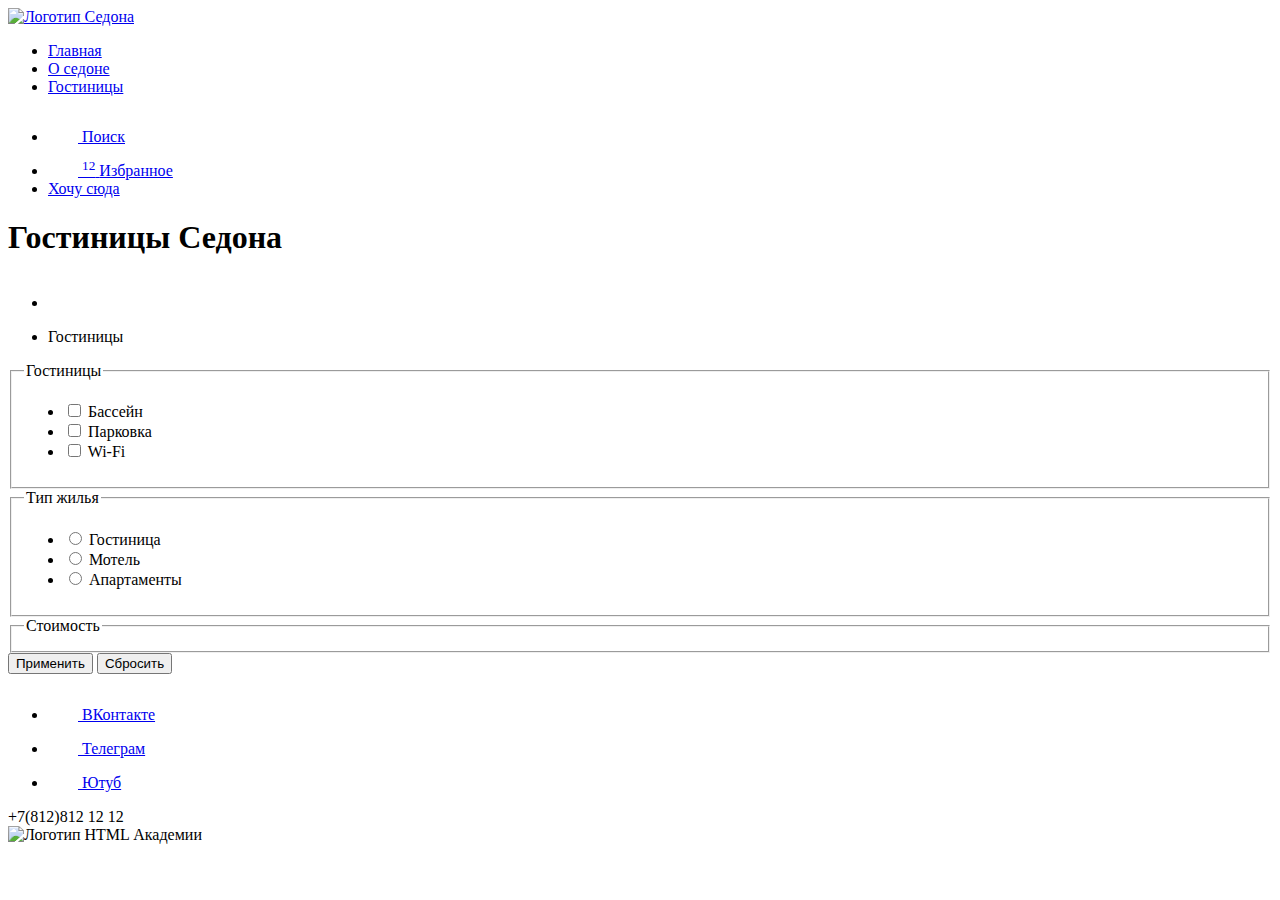
==== catalog.html @ 6bd5237c "Добавляет страницы Индекс и Каталог" ====
<!DOCTYPE html>
<html lang="ru">
  <head>
    <meta charset="utf-8">
    <title>HTML Academy: Седона</title>
  </head>
  <body>
    <header class="main-header"> <!--В классе задаем выравнивание дочерних элементов по горизотали-->
    <a class="navigation-logo" href="index.html"><img src="#" alt="Логотип Седона"></a>
    <nav class="menu-navigation">
      <ul class="list-navigation">
        <li class="item-navigation"><a class="navigation-link" href="/index.html">Главная</a></li>
        <li class="item-navigation"><a class="navigation-link" href="#">О седоне</a></li>
        <li class="item-navigation"><a class="navigation-link" href="#">Гостиницы</a></li>
        </ul>

      <ul class="list-communication">
        <li class="item-communication"><a href="#"><svg width="30" height="30">
              <path d="..."/>
            </svg> <!--Предполагается использование декоративного изображения в векторном формате-->
            <span class="visually-hidden">Поиск</span>
          </a></li>
        <li class="item-communication"><a href="#"><svg width="30" height="30">
            <path d="..."/>
          </svg> <!--Предполагается использование декоративного изображения в векторном формате-->
          <sup class="index-item">12</sup> <!--Вместо 12 должно подтягиваться количество избранных элементов, возможно элементу требуется id-->
          <span class="visually-hidden">Избранное</span>
           </a></li>
        <li class="item-communication"><a class="communication-link" href="#">Хочу сюда</a></li>
      </ul>
      </nav>
     </header>
    <main>
     <section class="search-hotel"> <!--Здесь в классе задаем фоновое изображение-->
     <h1 class="content-h1">Гостиницы Седона</h1>
        <nav class="bread-crumbs">
            <ul class="header-bread-crumbs"> <!--В этом классе нужно задать разделитель ">"-->
                <li>
                    <a href="index.html">
                    <svg width="30" height="30"> <!--Векторное изображение домика-->
                    <path d="..."/>
                  </svg>
                    </a>
                    </li>
             </ul>
             <ul class="header-bread-crumbs">
                <li>
                    Гостиницы
                </li>
             </ul>
             </nav>

             <form class="catalog-filter" action="https://echo.htmlacademy.ru/" method="get">

                <fieldset class="catalog-filter-group">
                    <legend class="catalog-filter-title">Гостиницы</legend>
                    <ul class="catalog-list-filter">
                    <li>
                    <label class="control">
                        <input class="control-input" type="checkbox" name="pool">
                        Бассейн
                      </label>
                    </li>
                    <li>
                      <label class="control">
                        <input class="control-input" type="checkbox" name="parking">
                        Парковка
                      </label>
                    </li>
                    <li>
                      <label class="control">
                        <input class="control-input" type="checkbox" name="internet">
                        Wi-Fi
                      </label>
                    </li>
                   </ul>
                  </fieldset>

                  <fieldset class="catalog-filter-group">
                  <legend class="catalog-filter-title">Тип жилья</legend>
                  <ul class="list-filter-type">
                    <li>
                        <label class="control">
                            <input class="control-input" type="radio" name="product-group" value="hotel">
                            Гостиница
                          </label>
                     </li>
                     <li>
                        <label class="control">
                            <input class="control-input" type="radio" name="product-group" value="motel">
                            Мотель
                          </label>
                     </li>
                     <li>
                        <label class="control">
                            <input class="control-input" type="radio" name="product-group" value="apartments">
                            Апартаменты
                          </label>
                     </li>
                  </ul>
                </fieldset>

                <fieldset class="catalog-filter-group">
                    <legend class="catalog-filter-title">Стоимость</legend>
                  </fieldset>

                <button class="button" type="submit">Применить</button>
                <button class="button" type="reset">Сбросить</button>
              </form>
     </section>

    </main>
     <footer class="page-footer">
        <section class="footer-contacts">
          <ul class="social-contact">
          <li class="social-contact-item">
            <a href="#"><svg width="30" height="30">
              <path d="..."/>
            </svg> <!--Предполагается использование декоративного изображения в векторном формате-->
            <span class="visually-hidden">ВКонтакте</span>
          </a>
          </li>
          <li class="social-contact-item">
            <a href="#"><svg width="30" height="30">
              <path d="..."/>
            </svg> <!--Предполагается использование декоративного изображения в векторном формате-->
            <span class="visually-hidden">Телеграм</span>
          </a>
          </li>
          <li class="social-contact-item">
            <a href="#"><svg width="30" height="30">
              <path d="..."/>
            </svg> <!--Предполагается использование декоративного изображения в векторном формате-->
            <span class="visually-hidden">Ютуб</span>
          </a>
          </li>
          </ul>
          <div class="phone-footer">
           <a class="phone-footer-link" href="tel:+78128121212"></a>
            +7(812)812 12 12
          </div>
          <div class="logo-footer">
            <img src="#" alt="Логотип HTML Академии">
          </div>
        </section>
      </footer>

     </body>
    </html>
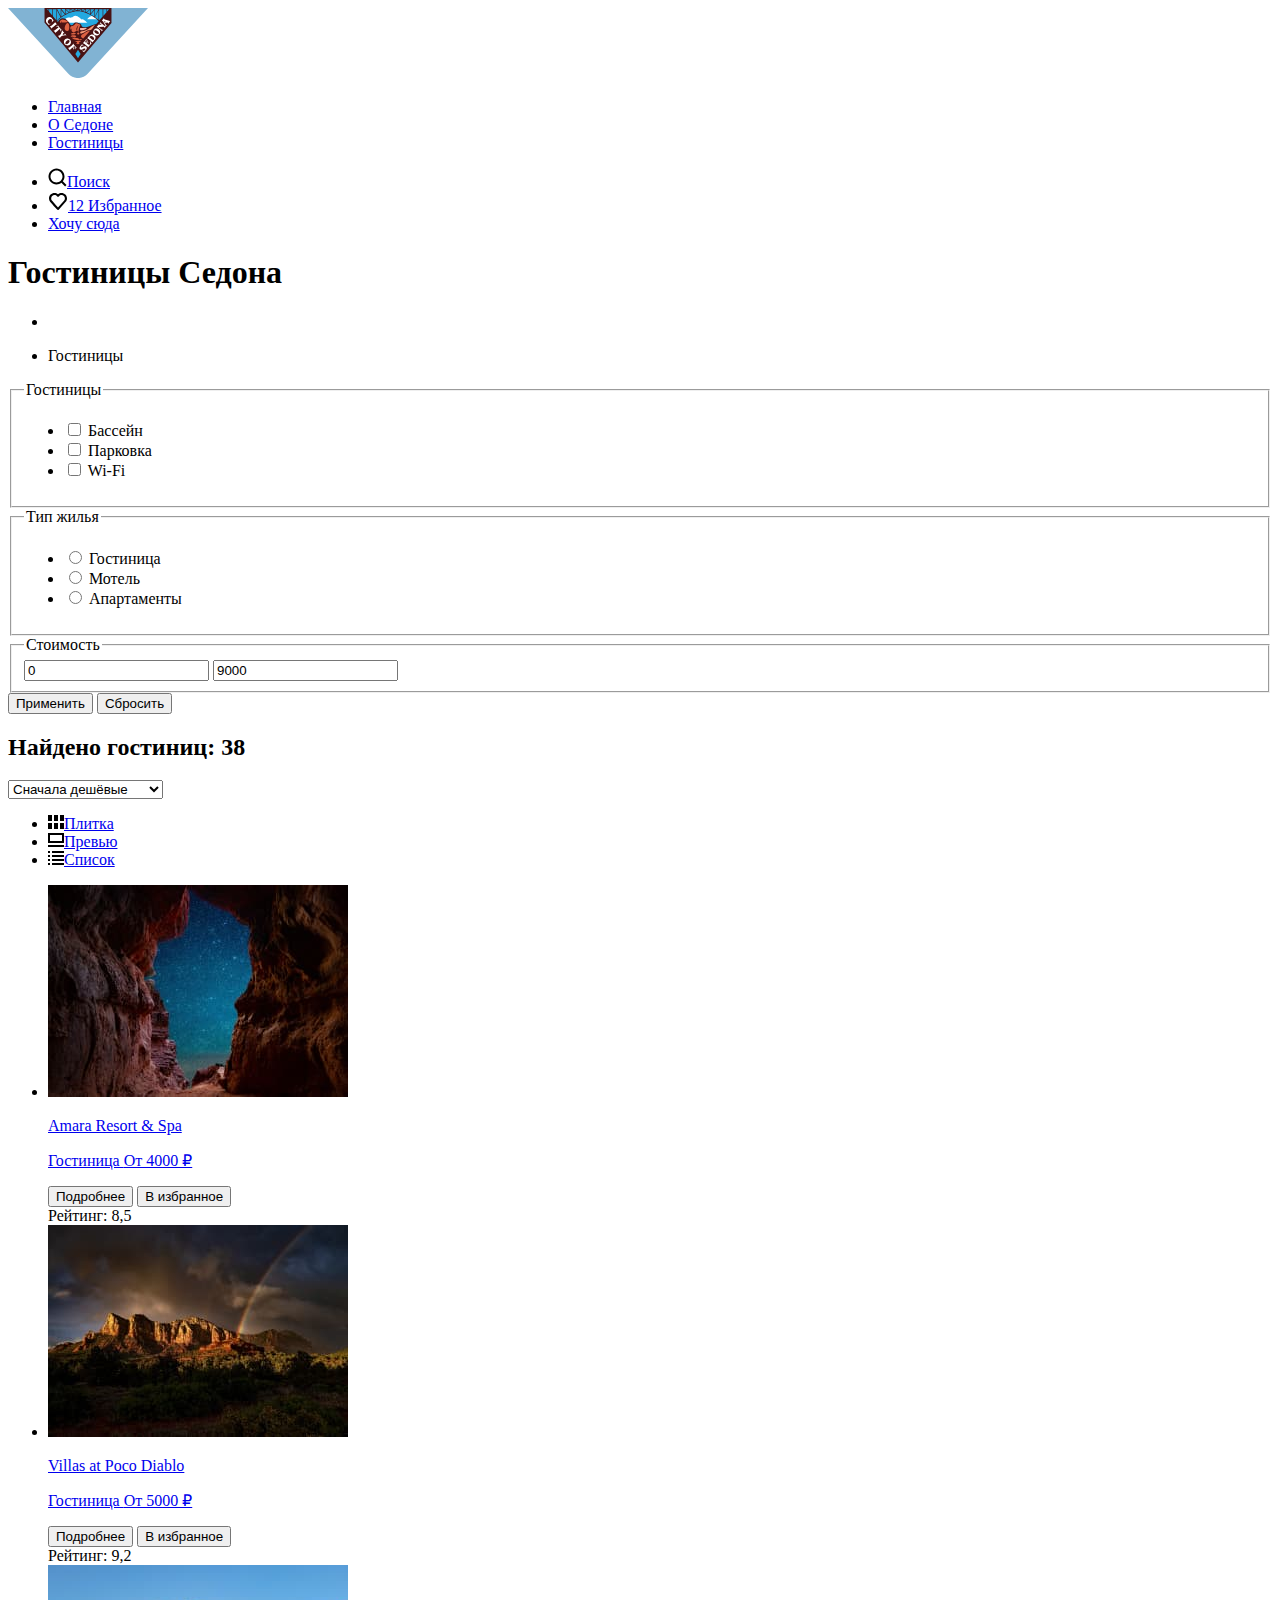
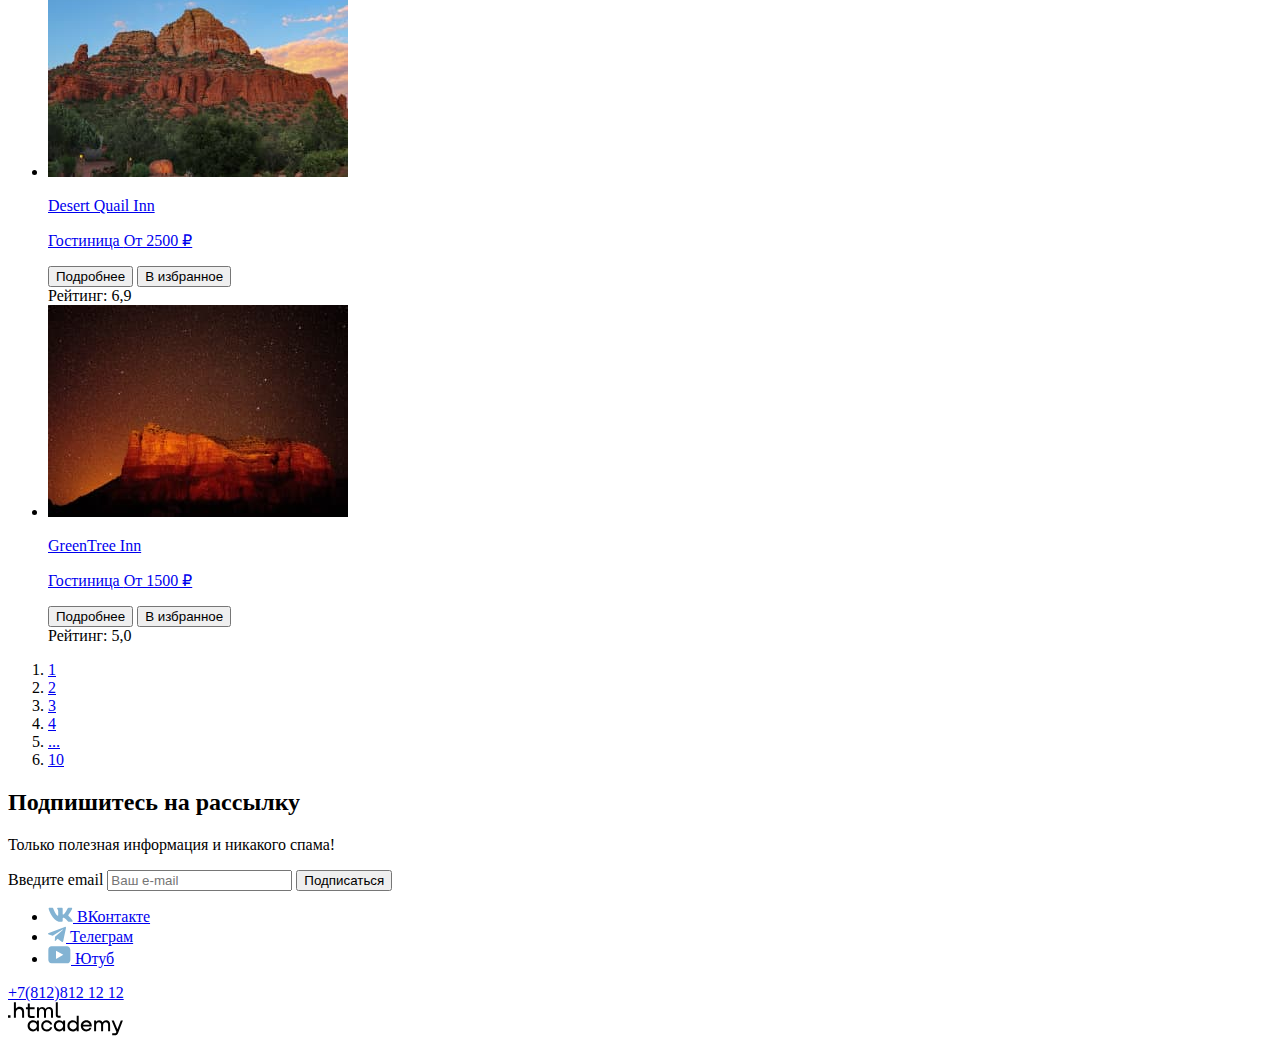
==== commit 0312e0f0: "Добавляет графику для страниц" ====
--- a/catalog.html
+++ b/catalog.html
@@ -2,34 +2,31 @@
 <html lang="ru">
   <head>
     <meta charset="utf-8">
-    <title>HTML Academy: Седона</title>
+    <title>Каталог отелей в Седоне</title>
   </head>
   <body>
     <header class="main-header"> <!--В классе задаем выравнивание дочерних элементов по горизотали-->
-    <a class="navigation-logo" href="index.html"><img src="#" alt="Логотип Седона"></a>
-    <nav class="menu-navigation">
-      <ul class="list-navigation">
-        <li class="item-navigation"><a class="navigation-link" href="/index.html">Главная</a></li>
-        <li class="item-navigation"><a class="navigation-link" href="#">О седоне</a></li>
-        <li class="item-navigation"><a class="navigation-link" href="#">Гостиницы</a></li>
-        </ul>
-
-      <ul class="list-communication">
-        <li class="item-communication"><a href="#"><svg width="30" height="30">
-              <path d="..."/>
-            </svg> <!--Предполагается использование декоративного изображения в векторном формате-->
-            <span class="visually-hidden">Поиск</span>
-          </a></li>
-        <li class="item-communication"><a href="#"><svg width="30" height="30">
-            <path d="..."/>
-          </svg> <!--Предполагается использование декоративного изображения в векторном формате-->
-          <sup class="index-item">12</sup> <!--Вместо 12 должно подтягиваться количество избранных элементов, возможно элементу требуется id-->
-          <span class="visually-hidden">Избранное</span>
-           </a></li>
-        <li class="item-communication"><a class="communication-link" href="#">Хочу сюда</a></li>
-      </ul>
-      </nav>
-     </header>
+        <a href="index.html"><img src="images/logo.svg" alt="Логотип Седоны"></a>
+        <nav class="menu-navigation">
+          <ul class="list-navigation">
+            <li class="item-navigation"><a class="navigation-link" href="index.html">Главная</a></li>
+            <li class="item-navigation"><a class="navigation-link" href="#">О Седоне</a></li>
+            <li class="item-navigation"><a class="navigation-link" href="catalog.html">Гостиницы</a></li>
+            </ul>
+
+          <ul class="list-communication">
+            <li class="item-communication"><a href="#">
+              <img src="images/search-icon.svg" alt="Поиск"><span class="visually-hidden">Поиск</span>
+              </li>
+            <li class="item-communication"><a href="#">
+               <img src="images/like.svg" alt="Поиск"><span class="index-favorites">12</span> <!--Вместо 12 должно подтягиваться количество избранных элементов-->
+              <span class="visually-hidden">Избранное</span>
+               </a></li>
+            <li class="item-communication"><a class="communication-link" href="#">Хочу сюда</a></li>
+          </ul>
+          </nav>
+         </header>
+
     <main>
      <section class="search-hotel"> <!--Здесь в классе задаем фоновое изображение-->
      <h1 class="content-h1">Гостиницы Седона</h1>
@@ -37,9 +34,7 @@
             <ul class="header-bread-crumbs"> <!--В этом классе нужно задать разделитель ">"-->
                 <li>
                     <a href="index.html">
-                    <svg width="30" height="30"> <!--Векторное изображение домика-->
-                    <path d="..."/>
-                  </svg>
+                        <img src="images/icon-house.svg" alt="Поиск">
                     </a>
                     </li>
              </ul>
@@ -102,47 +97,127 @@
 
                 <fieldset class="catalog-filter-group">
                     <legend class="catalog-filter-title">Стоимость</legend>
+                    <input type="number" value="0" name="price-min" placeholder="от">
+                    <input type="number" value="9000" name="price-max" placeholder="до">
+
                   </fieldset>
 
                 <button class="button" type="submit">Применить</button>
                 <button class="button" type="reset">Сбросить</button>
               </form>
      </section>
-
+     <section class="result-hotel">
+        <h2>Найдено гостиниц: 38</h2> <!--Вместо 38 подставляется число найденных гостиниц-->
+        <select class="select-control" aria-label="Сортировка">
+            <option value="cheap">Сначала дешёвые</option>
+            <option value="popular">Сначала популярные</option>
+            <option value="expensive">Сначала дорогие</option>
+          </select>
+          <ul class="list-result-hotel">
+            <li class="item-result-hotel">
+              <a href="catalog.html?view=tile"><img src="images/result-icon/tile.svg" alt="Плитка"><span class="visually-hidden">Плитка</span></a>
+              </li>
+              <li class="item-result-hotel">
+                <a href="catalog.html?view=card"><img src="images/result-icon/preview.svg" alt="Превью"><span class="visually-hidden">Превью</span></a>
+                </li>
+                <li class="item-result-hotel">
+                    <a href="catalog.html?view=list"><img src="images/result-icon/list.svg" alt="Список"><span class="visually-hidden">Список</span></a>
+                    </li>
+          </ul>
+
+          <ul class="hotels-found">
+            <li class="hotels-found-card">
+                <a class="product-card-link" href="#">
+                    <img class="product-card-image" src="images/hotels/hotel-1.jpg" width="300" height="212" alt="Вид на звездное небо">
+                    <p class="product-card-title">Amara Resort & Spa</p>
+                    <p class="product-card-text">Гостиница <span class="product-card-price">От 4000 ₽</span></p>
+                </a>
+                    <button class="btn-details"> Подробнее</button>
+                    <button class="btn-favorites"> В избранное</button>
+                    <div class="rating-four-stars">Рейтинг: 8,5</div> <!--В этом классе задаем количество звезд--->
+                </li>
+
+                <li class="hotels-found-card">
+                    <a class="product-card-link" href="#">
+                        <img class="product-card-image" src="images/hotels/hotel-2.jpg" width="300" height="212" alt="Вид на скалы">
+                        <p class="product-card-title">Villas at Poco Diablo</p>
+                        <p class="product-card-text">Гостиница <span class="product-card-price">От 5000 ₽</span></p>
+                    </a>
+                        <button class="btn-details"> Подробнее</button>
+                        <button class="btn-favorites"> В избранное</button>
+                        <div class="rating-four-stars">Рейтинг: 9,2</div> <!--В этом классе задаем количество звезд--->
+                    </li>
+
+                    <li class="hotels-found-card">
+                        <a class="product-card-link" href="#">
+                            <img class="product-card-image" src="images/hotels/hotel-3.jpg" width="300" height="212" alt="Вид на природный заповедник">
+                            <p class="product-card-title">Desert Quail Inn</p>
+                            <p class="product-card-text">Гостиница <span class="product-card-price">От 2500 ₽</span></p>
+                        </a>
+                            <button class="btn-details"> Подробнее</button>
+                            <button class="btn-favorites"> В избранное</button>
+                            <div class="rating-three-stars">Рейтинг: 6,9</div> <!--В этом классе задаем количество звезд--->
+                        </li>
+
+                        <li class="hotels-found-card">
+                            <a class="product-card-link" href="#">
+                                <img class="product-card-image" src="images/hotels/hotel-4.jpg" width="300" height="212" alt="Вид на звездное небо">
+                                <p class="product-card-title">GreenTree Inn</p>
+                                <p class="product-card-text">Гостиница <span class="product-card-price">От 1500 ₽</span></p>
+                            </a>
+                                <button class="btn-details"> Подробнее</button>
+                                <button class="btn-favorites"> В избранное</button>
+                                <div class="rating-two-stars">Рейтинг: 5,0</div> <!--В этом классе задаем количество звезд--->
+                            </li>
+            </ul>
+            <ol class="all-pages">
+                <li><a href="#">1</a></li>
+                <li><a href="#">2</a></li>
+                <li><a href="#">3</a></li>
+                <li><a href="#">4</a></li>
+                <li><a href="#">...</a></li>
+                <li><a href="#">10</a></li>
+                </ol>
+
+     </section>
+
+     <section class="catalog-newsletter">
+        <h2>Подпишитесь на рассылку</h2>
+          <p>Только полезная информация и никакого спама!</p>
+          <form class="newsletter-form" action="https://echo.htmlacademy.ru/" method="post">
+             <label>Введите email <input type="email" placeholder="Ваш e-mail" name="e-newsletter-name" required></label>
+            <button class="button" type="submit">Подписаться</button>
+          </form>
+     </section>
     </main>
-     <footer class="page-footer">
-        <section class="footer-contacts">
-          <ul class="social-contact">
+    <footer class="page-footer">
+        <ul class="social-contact">
           <li class="social-contact-item">
-            <a href="#"><svg width="30" height="30">
-              <path d="..."/>
-            </svg> <!--Предполагается использование декоративного изображения в векторном формате-->
+            <a href="https://vk.com/htmlacademy">
+              <img src="images/social-icon/icon-vk.svg" alt="Мы в ВКонтакте">
             <span class="visually-hidden">ВКонтакте</span>
           </a>
           </li>
           <li class="social-contact-item">
-            <a href="#"><svg width="30" height="30">
-              <path d="..."/>
-            </svg> <!--Предполагается использование декоративного изображения в векторном формате-->
+            <a href="https://t.me/htmlacademy">
+              <img src="images/social-icon/icon-tg.svg" alt="Мы в Телеграм">
             <span class="visually-hidden">Телеграм</span>
           </a>
           </li>
           <li class="social-contact-item">
-            <a href="#"><svg width="30" height="30">
-              <path d="..."/>
-            </svg> <!--Предполагается использование декоративного изображения в векторном формате-->
+            <a href="https://www.youtube.com/user/htmlacademyru">
+              <img src="images/social-icon/icon-youtube.svg" alt="Мы на Ютубе">
             <span class="visually-hidden">Ютуб</span>
           </a>
           </li>
           </ul>
           <div class="phone-footer">
-           <a class="phone-footer-link" href="tel:+78128121212"></a>
-            +7(812)812 12 12
+           <a class="phone-footer-link" href="tel:+78128121212">+7(812)812 12 12</a>
           </div>
           <div class="logo-footer">
-            <img src="#" alt="Логотип HTML Академии">
+           <a class="logo-footer-link" href="#"> <img src="images/logo-HTML-Academy.svg" alt="Логотип HTML Академии"></a>
           </div>
-        </section>
+
       </footer>
 
      </body>
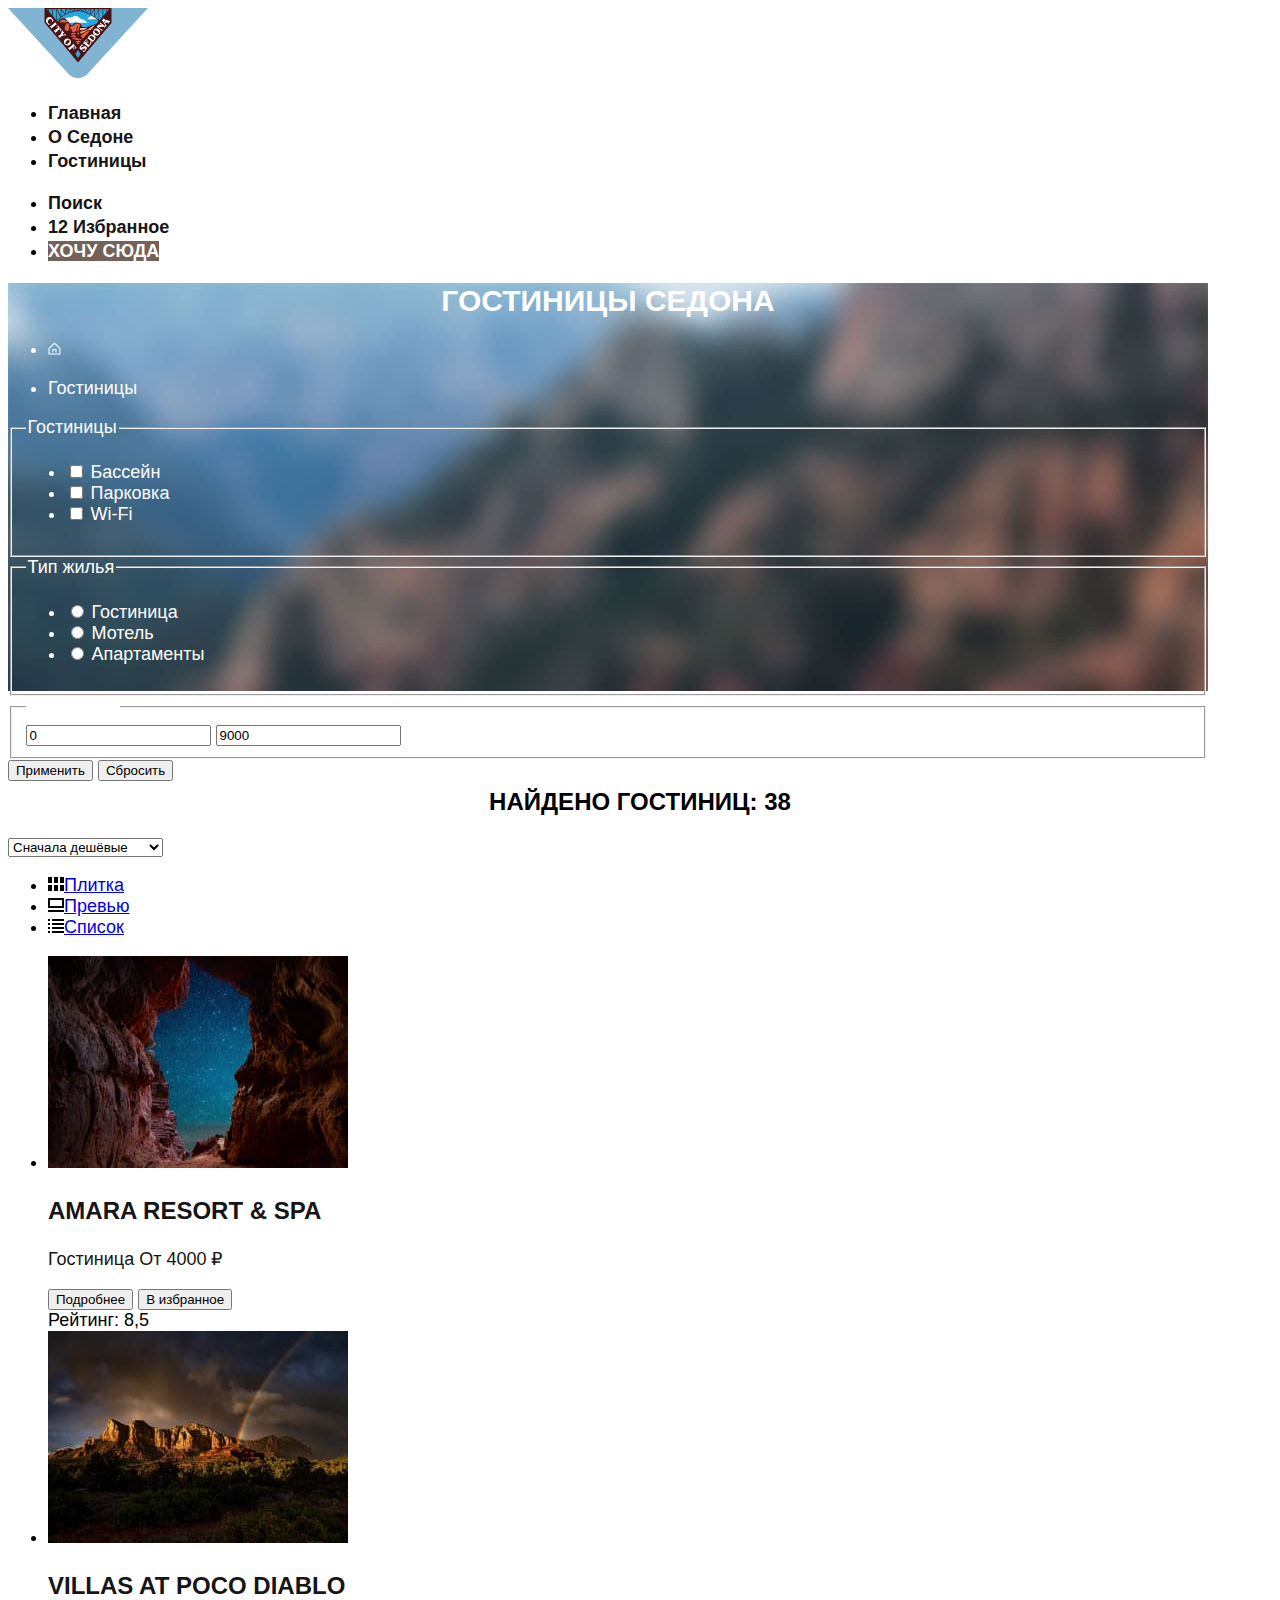
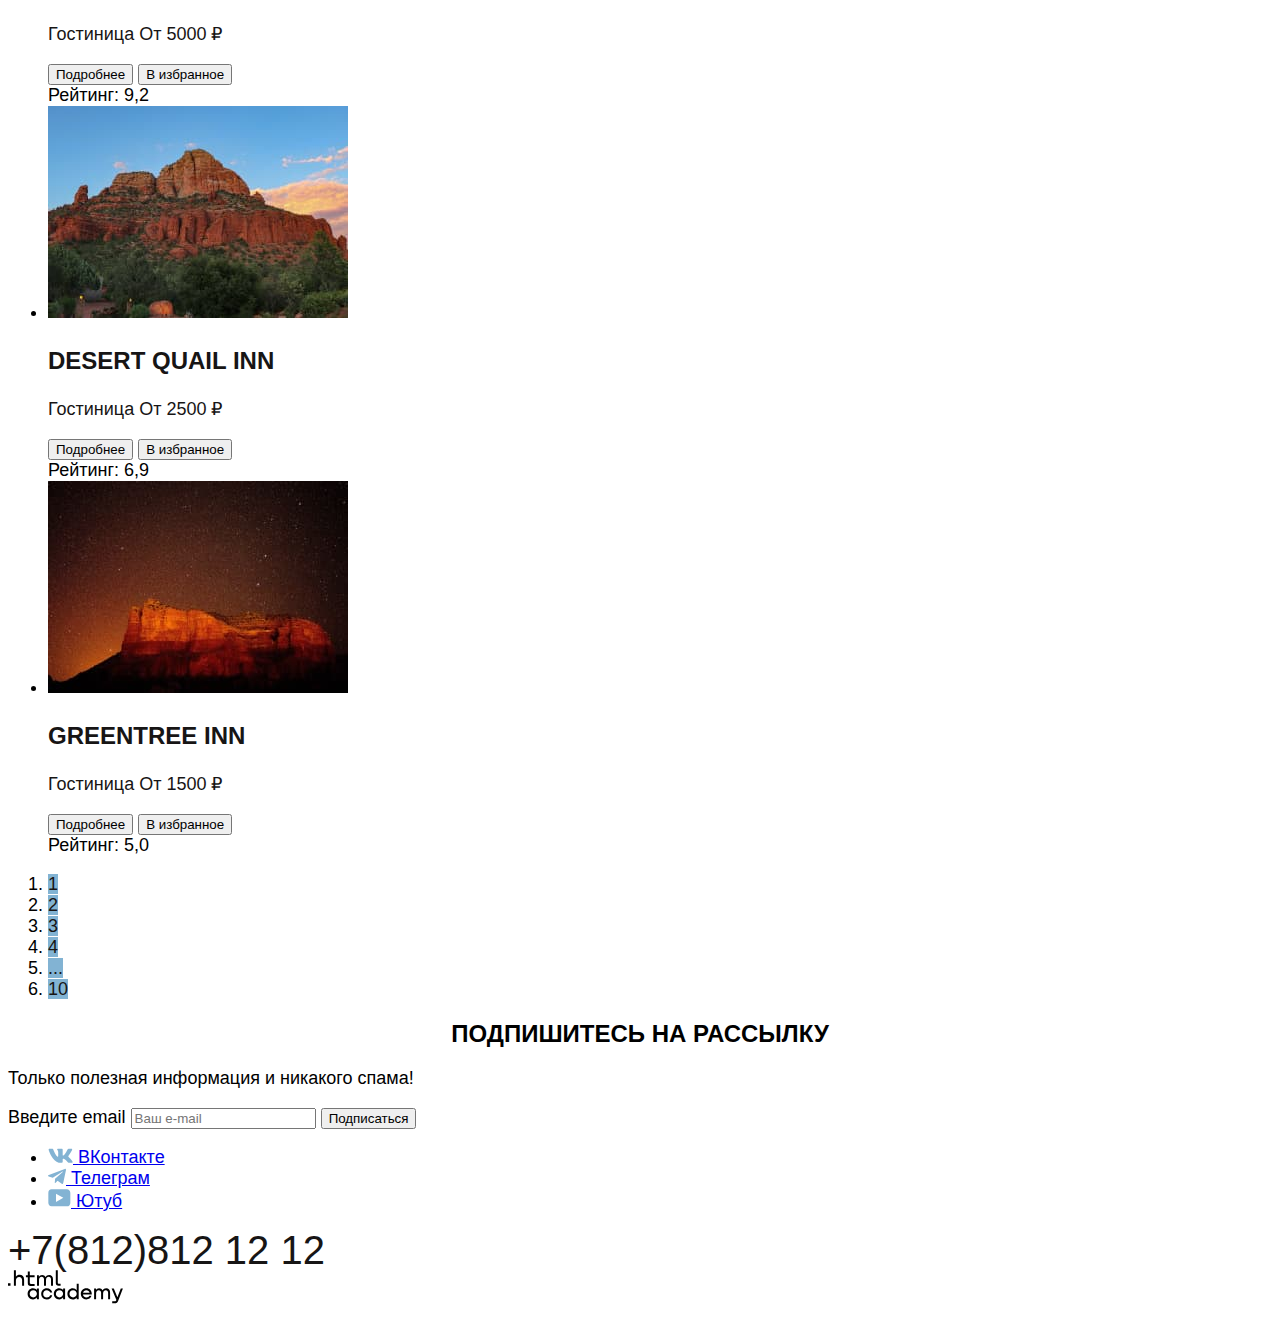
==== commit 6dd57b1e: "Добавляет стили" ====
--- a/catalog.html
+++ b/catalog.html
@@ -2,34 +2,35 @@
 <html lang="ru">
   <head>
     <meta charset="utf-8">
+    <link rel="stylesheet" href="css/styles.css">
     <title>Каталог отелей в Седоне</title>
   </head>
   <body>
     <header class="main-header"> <!--В классе задаем выравнивание дочерних элементов по горизотали-->
         <a href="index.html"><img src="images/logo.svg" alt="Логотип Седоны"></a>
-        <nav class="menu-navigation">
-          <ul class="list-navigation">
-            <li class="item-navigation"><a class="navigation-link" href="index.html">Главная</a></li>
-            <li class="item-navigation"><a class="navigation-link" href="#">О Седоне</a></li>
-            <li class="item-navigation"><a class="navigation-link" href="catalog.html">Гостиницы</a></li>
-            </ul>
-
-          <ul class="list-communication">
-            <li class="item-communication"><a href="#">
-              <img src="images/search-icon.svg" alt="Поиск"><span class="visually-hidden">Поиск</span>
-              </li>
-            <li class="item-communication"><a href="#">
-               <img src="images/like.svg" alt="Поиск"><span class="index-favorites">12</span> <!--Вместо 12 должно подтягиваться количество избранных элементов-->
-              <span class="visually-hidden">Избранное</span>
-               </a></li>
-            <li class="item-communication"><a class="communication-link" href="#">Хочу сюда</a></li>
+      <nav class="menu-navigation">
+        <ul class="list-navigation">
+          <li class="item-navigation"><a class="navigation-link" href="index.html">Главная</a></li>
+          <li class="item-navigation"><a class="navigation-link" href="#">О Седоне</a></li>
+          <li class="item-navigation"><a class="navigation-link" href="catalog.html">Гостиницы</a></li>
           </ul>
-          </nav>
-         </header>
+
+        <ul class="list-communication">
+          <li class="item-communication"><a href="#">
+            <!--<img src="images/search-icon.svg" alt="Поиск">--><span class="visually-hidden">Поиск</span>
+            </li>
+          <li class="item-communication"><a href="#">
+            <!--<img src="images/like.svg" alt="Поиск">--> <span class="index-favorites">12</span> <!--Вместо 12 должно подтягиваться количество избранных элементов-->
+            <span class="visually-hidden">Избранное</span>
+             </a></li>
+          <li class="item-communication"><a class="communication-link" href="#"><span>Хочу сюда</span></a></li>
+        </ul>
+        </nav>
+       </header>
 
     <main>
      <section class="search-hotel"> <!--Здесь в классе задаем фоновое изображение-->
-     <h1 class="content-h1">Гостиницы Седона</h1>
+     <h1><span class="content-h1">Гостиницы Седона</span></h1>
         <nav class="bread-crumbs">
             <ul class="header-bread-crumbs"> <!--В этом классе нужно задать разделитель ">"-->
                 <li>
--- a/css/styles.css
+++ b/css/styles.css
@@ -0,0 +1,149 @@
+
+@font-face {
+    font-family: "PT Sans";
+    font-style: normal;
+    font-weight: 400;
+    src: url("../fonts/ptsans-400.woff2") format("woff2");
+    font-display: swap;
+  }
+  @font-face {
+    font-family: "PT Sans";
+    font-style: normal;
+    font-weight: 700;
+    src: url("../fonts/ptsans-700.woff2") format("woff2");
+    font-display: swap;
+  }
+  body {
+    background-color: white;
+    color: black;
+    font-family: PT Sans, sans-serif;
+    font-size: 18px;
+    line-height: 21px;
+}
+
+h1 {
+    font-family: PT Sans, sans-serif;
+    font-size: 30px;
+    line-height: 36px;
+    text-align: center;
+    color: black;
+    text-transform: uppercase;
+    font-weight: 700
+}
+
+h2 {
+    font-family: PT Sans, sans-serif;
+    font-size: 24px;
+    line-height: 28px;
+    text-align: center;
+    text-transform: uppercase;
+    font-weight: 700
+}
+
+h3 {
+    font-family: PT Sans, sans-serif;
+    font-size: 24px;
+    line-height: 28px;
+    text-align: center;
+    text-transform: uppercase;
+    font-weight: 700
+}
+
+.item-advantages-grand {
+    background-color: #82B3D3; /* далее этот цвет переводим в формат rgb*/
+    color: #ffff
+}
+
+.pale-element {
+    background-color: rgb(131, 179, 211, 0.12);
+    color: #171515;
+}
+
+.bright-element{
+    background-color: rgb(131, 179, 211, 0.2);
+    color: #171515;
+}
+
+.main-newsletter{
+    background-image: url("../images/subscribe.jpg");
+    background-repeat: no-repeat;
+    height: 415px;
+    width: 1200px;
+    color: #ffff
+
+}
+
+.index-img {
+    background-image: url("../images/index-background.jpg");
+    background-repeat: no-repeat;
+    height: 485px;
+    width: 1200px;
+
+}
+
+
+.search-hotel {
+    background-image: url("../images/catalog-background.jpg");
+    background-repeat: no-repeat;
+    height: 485px;
+    width: 1200px;
+    color: #ffff;
+}
+.search-hotel span {
+    color: #ffff;
+}
+
+.menu-navigation a{
+    font-family: "PT Sans", sans-serif;
+    line-height: 24px;
+    size: 20px;
+    font-weight: 700;
+    text-align: center;
+    text-decoration: none;
+    color: #171515;
+}
+
+.menu-navigation a:hover{
+    font-family: "PT Sans", sans-serif;
+    line-height: 24px;
+    size: 20px;
+    font-weight: 700;
+    text-align: center;
+    text-decoration: none;
+    color: #17151571;
+}
+
+
+.communication-link span{
+    text-transform: uppercase;
+    color: #ffff;
+    background-color: #756157
+
+}
+
+.phone-footer a{
+    font-family: PT Sans, sans-serif;
+    font-size: 40px;
+    line-height: 40px;
+    text-transform: uppercase;
+    color: #171515;
+    text-decoration: none;
+}
+
+.product-card-title {
+    font-family: PT Sans, sans-serif;
+    font-size: 24px;
+    line-height: 28px;
+    text-transform: uppercase;
+    font-weight: 700
+}
+
+.hotels-found-card a{
+    text-decoration: none;
+    color: #171515;
+}
+.all-pages a {
+    text-decoration: none;
+    color: #171515;
+    background-color:#82B3D3
+}
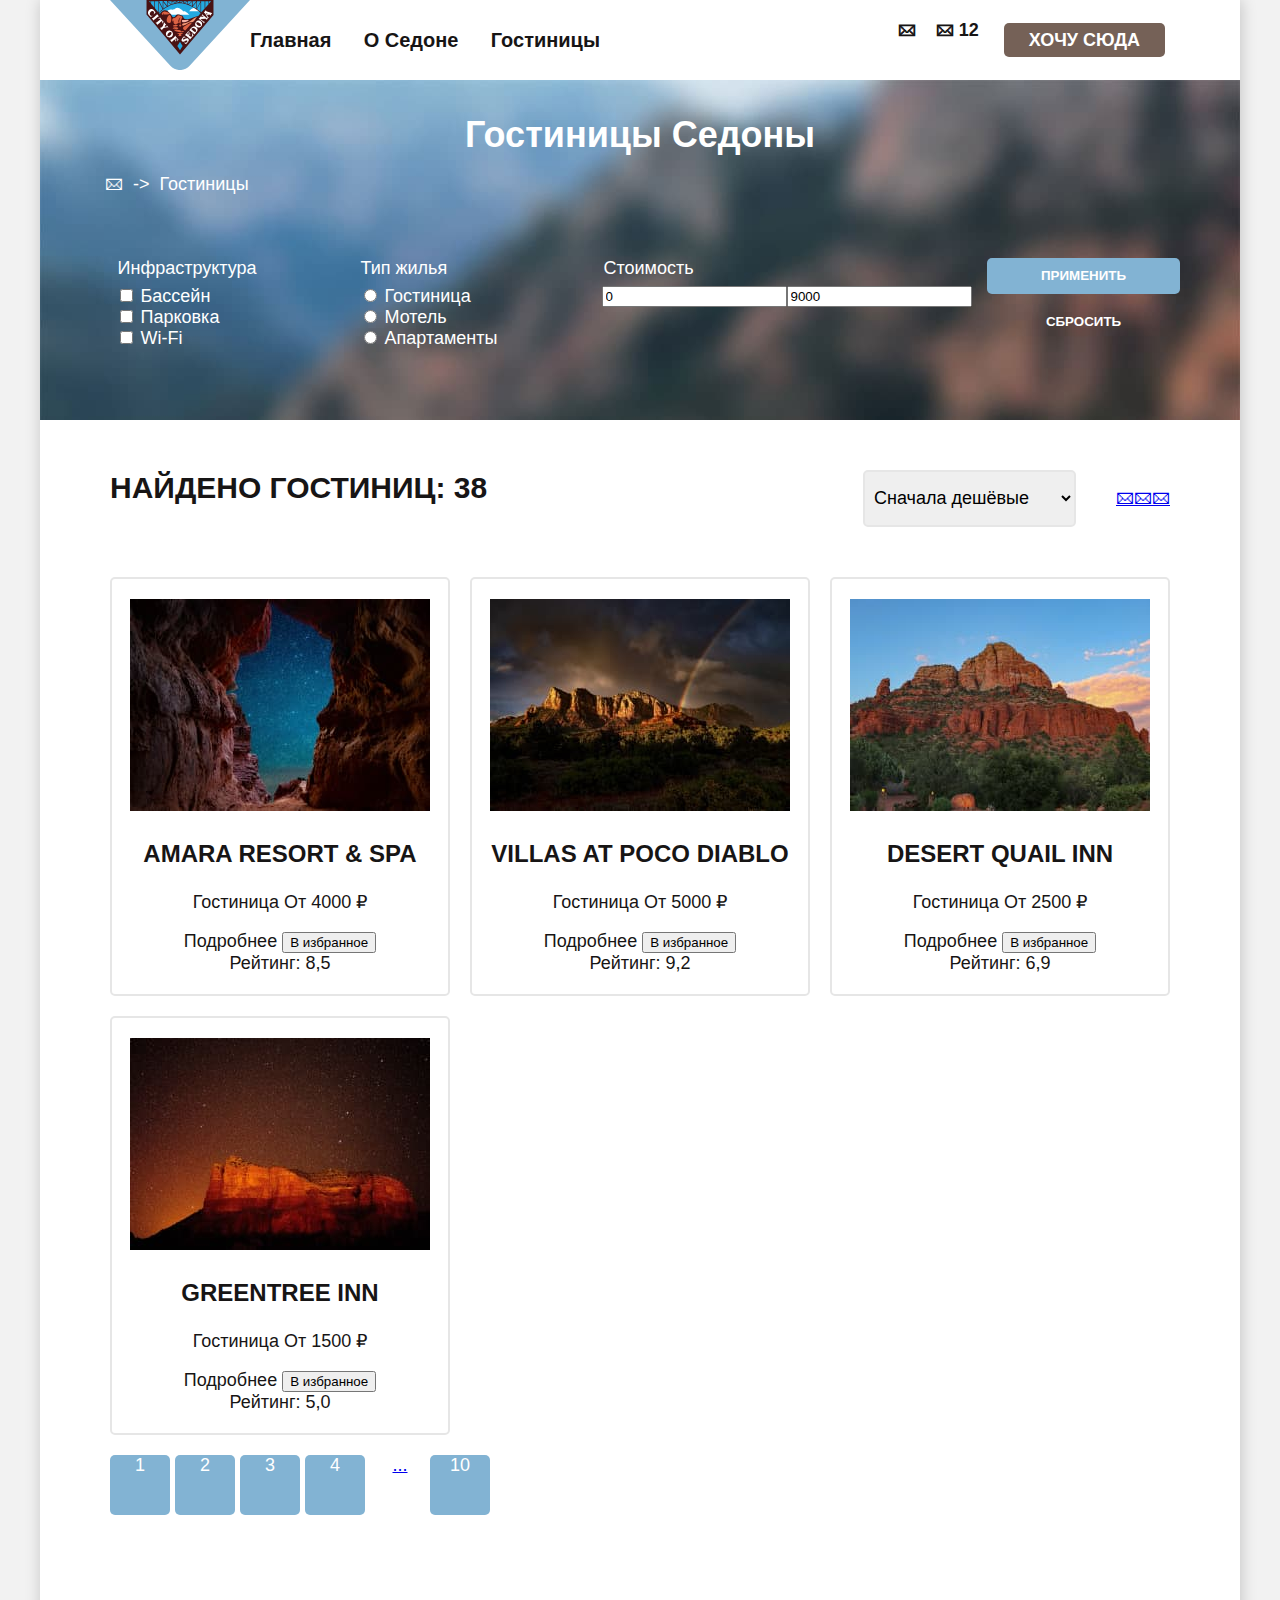
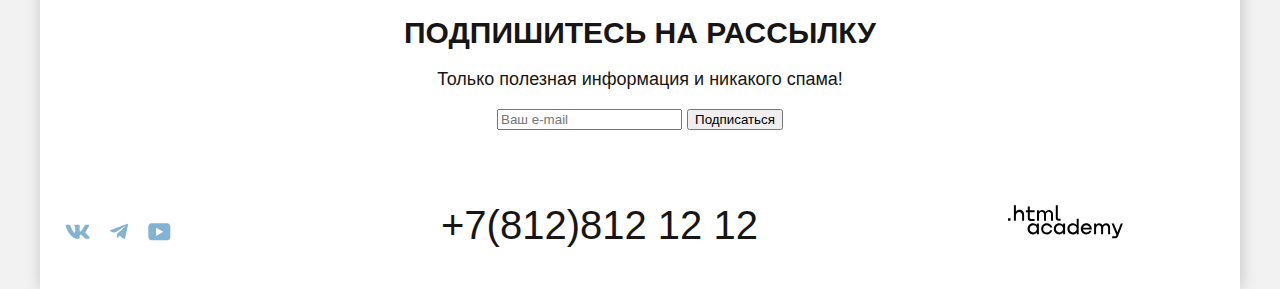
==== commit eee9ef69: "Добавляет сетки на гридах" ====
--- a/catalog.html
+++ b/catalog.html
@@ -5,42 +5,47 @@
     <link rel="stylesheet" href="css/styles.css">
     <title>Каталог отелей в Седоне</title>
   </head>
-  <body>
-    <header class="main-header"> <!--В классе задаем выравнивание дочерних элементов по горизотали-->
-        <a href="index.html"><img src="images/logo.svg" alt="Логотип Седоны"></a>
-      <nav class="menu-navigation">
-        <ul class="list-navigation">
-          <li class="item-navigation"><a class="navigation-link" href="index.html">Главная</a></li>
-          <li class="item-navigation"><a class="navigation-link" href="#">О Седоне</a></li>
-          <li class="item-navigation"><a class="navigation-link" href="catalog.html">Гостиницы</a></li>
+        <body>
+        <div class="wrapper">
+        <header class="main-header">
+           <nav class="menu-navigation">
+            <!--логотип находится как бы под фоном, необходимо перенести его внахлест-->
+            <div class="first-navigation">
+            <a href="index.html" class="link-logo"><img src="images/logo.svg" alt="Логотип Седоны"></a>
+          <ul class="list-navigation">
+            <li class="item-navigation"><a class="navigation-link" href="index.html">Главная</a></li>
+            <li class="item-navigation"><a class="navigation-link" href="#">О Седоне</a></li>
+            <li class="item-navigation"><a class="navigation-link" href="catalog.html">Гостиницы</a></li>
+            </ul>
+            </div>
+            <div class="second-navigation">
+            <ul class="list-communication">
+            <li class="item-communication decor-link"><a href="#">
+              &#128386; <!--Заглушка для заполнения пустого места-->
+              <span class="visually-hidden">Поиск</span>
+              </li>
+            <li class="item-communication decor-link"><a href="#">
+              &#128386; <!--Заглушка для заполнения пустого места-->
+              <span class="index-favorites">12</span> <!--Вместо 12 должно подтягиваться количество избранных элементов-->
+              <span class="visually-hidden">Избранное</span>
+               </a></li>
+            <li class="item-communication item-link"><a class="communication-link" href="#">Хочу сюда</a></li>
           </ul>
-
-        <ul class="list-communication">
-          <li class="item-communication"><a href="#">
-            <!--<img src="images/search-icon.svg" alt="Поиск">--><span class="visually-hidden">Поиск</span>
-            </li>
-          <li class="item-communication"><a href="#">
-            <!--<img src="images/like.svg" alt="Поиск">--> <span class="index-favorites">12</span> <!--Вместо 12 должно подтягиваться количество избранных элементов-->
-            <span class="visually-hidden">Избранное</span>
-             </a></li>
-          <li class="item-communication"><a class="communication-link" href="#"><span>Хочу сюда</span></a></li>
-        </ul>
-        </nav>
-       </header>
-
-    <main>
-     <section class="search-hotel"> <!--Здесь в классе задаем фоновое изображение-->
-     <h1><span class="content-h1">Гостиницы Седона</span></h1>
+          </div>
+          </nav>
+         </header>
+    <main class="main-catalog">
+     <section class="search-hotel">
+     <h1><span class="content-h1">Гостиницы Седоны</span></h1>
         <nav class="bread-crumbs">
             <ul class="header-bread-crumbs"> <!--В этом классе нужно задать разделитель ">"-->
-                <li>
-                    <a href="index.html">
-                        <img src="images/icon-house.svg" alt="Поиск">
-                    </a>
-                    </li>
-             </ul>
-             <ul class="header-bread-crumbs">
-                <li>
+                <li class="bread-crumbs-point">
+                  &#128386;
+                    </li>
+                    <li class="bread-crumbs-point">
+                      ->
+                        </li>
+                  <li class="bread-crumbs-point">
                     Гостиницы
                 </li>
              </ul>
@@ -49,7 +54,7 @@
              <form class="catalog-filter" action="https://echo.htmlacademy.ru/" method="get">
 
                 <fieldset class="catalog-filter-group">
-                    <legend class="catalog-filter-title">Гостиницы</legend>
+                    <legend class="catalog-filter-title">Инфраструктура</legend>
                     <ul class="catalog-list-filter">
                     <li>
                     <label class="control">
@@ -98,34 +103,38 @@
 
                 <fieldset class="catalog-filter-group">
                     <legend class="catalog-filter-title">Стоимость</legend>
+                    <div class="input-block">
                     <input type="number" value="0" name="price-min" placeholder="от">
                     <input type="number" value="9000" name="price-max" placeholder="до">
-
+                      </div>
                   </fieldset>
-
-                <button class="button" type="submit">Применить</button>
-                <button class="button" type="reset">Сбросить</button>
+                   <div class="button-group">
+                <button class="button-filter apply" type="submit">Применить</button>
+                <button class="button-filter reset" type="reset">Сбросить</button>
+                </div>
               </form>
      </section>
      <section class="result-hotel">
-        <h2>Найдено гостиниц: 38</h2> <!--Вместо 38 подставляется число найденных гостиниц-->
+      <div class="container-search-catalog">
+        <h2 class="secondary-title">Найдено гостиниц: 38</h2> <!--Вместо 38 подставляется число найденных гостиниц-->
         <select class="select-control" aria-label="Сортировка">
             <option value="cheap">Сначала дешёвые</option>
             <option value="popular">Сначала популярные</option>
             <option value="expensive">Сначала дорогие</option>
           </select>
+
           <ul class="list-result-hotel">
             <li class="item-result-hotel">
-              <a href="catalog.html?view=tile"><img src="images/result-icon/tile.svg" alt="Плитка"><span class="visually-hidden">Плитка</span></a>
+              <a href="catalog.html?view=tile">&#128386;<!--<img src="images/result-icon/tile.svg" alt="Плитка">--><span class="visually-hidden">Плитка</span></a>
               </li>
               <li class="item-result-hotel">
-                <a href="catalog.html?view=card"><img src="images/result-icon/preview.svg" alt="Превью"><span class="visually-hidden">Превью</span></a>
+                <a href="catalog.html?view=card">&#128386;<!--<img src="images/result-icon/preview.svg" alt="Превью">--><span class="visually-hidden">Превью</span></a>
                 </li>
                 <li class="item-result-hotel">
-                    <a href="catalog.html?view=list"><img src="images/result-icon/list.svg" alt="Список"><span class="visually-hidden">Список</span></a>
+                    <a href="catalog.html?view=list">&#128386;<!--<img src="images/result-icon/list.svg" alt="Список">--><span class="visually-hidden">Список</span></a>
                     </li>
           </ul>
-
+          </div>
           <ul class="hotels-found">
             <li class="hotels-found-card">
                 <a class="product-card-link" href="#">
@@ -133,7 +142,7 @@
                     <p class="product-card-title">Amara Resort & Spa</p>
                     <p class="product-card-text">Гостиница <span class="product-card-price">От 4000 ₽</span></p>
                 </a>
-                    <button class="btn-details"> Подробнее</button>
+                    <a class="product-card-details" href="#"> Подробнее</a>
                     <button class="btn-favorites"> В избранное</button>
                     <div class="rating-four-stars">Рейтинг: 8,5</div> <!--В этом классе задаем количество звезд--->
                 </li>
@@ -144,7 +153,7 @@
                         <p class="product-card-title">Villas at Poco Diablo</p>
                         <p class="product-card-text">Гостиница <span class="product-card-price">От 5000 ₽</span></p>
                     </a>
-                        <button class="btn-details"> Подробнее</button>
+                    <a class="product-card-details" href="#"> Подробнее</a>
                         <button class="btn-favorites"> В избранное</button>
                         <div class="rating-four-stars">Рейтинг: 9,2</div> <!--В этом классе задаем количество звезд--->
                     </li>
@@ -155,7 +164,7 @@
                             <p class="product-card-title">Desert Quail Inn</p>
                             <p class="product-card-text">Гостиница <span class="product-card-price">От 2500 ₽</span></p>
                         </a>
-                            <button class="btn-details"> Подробнее</button>
+                        <a class="product-card-details" href="#"> Подробнее</a>
                             <button class="btn-favorites"> В избранное</button>
                             <div class="rating-three-stars">Рейтинг: 6,9</div> <!--В этом классе задаем количество звезд--->
                         </li>
@@ -166,48 +175,51 @@
                                 <p class="product-card-title">GreenTree Inn</p>
                                 <p class="product-card-text">Гостиница <span class="product-card-price">От 1500 ₽</span></p>
                             </a>
-                                <button class="btn-details"> Подробнее</button>
+                            <a class="product-card-details" href="#"> Подробнее</a>
                                 <button class="btn-favorites"> В избранное</button>
                                 <div class="rating-two-stars">Рейтинг: 5,0</div> <!--В этом классе задаем количество звезд--->
                             </li>
             </ul>
             <ol class="all-pages">
-                <li><a href="#">1</a></li>
-                <li><a href="#">2</a></li>
-                <li><a href="#">3</a></li>
-                <li><a href="#">4</a></li>
-                <li><a href="#">...</a></li>
-                <li><a href="#">10</a></li>
+                <li class="item-listing"><a href="#">1</a></li>
+                <li class="item-listing"><a href="#">2</a></li>
+                <li class="item-listing"><a href="#">3</a></li>
+                <li class="item-listing"><a href="#">4</a></li>
+                <li class="item-present"><a href="#">...</a></li>
+                <li class="item-listing"><a  href="#">10</a></li>
                 </ol>
 
      </section>
 
      <section class="catalog-newsletter">
-        <h2>Подпишитесь на рассылку</h2>
+        <h2 class="secondary-title">Подпишитесь на рассылку</h2>
           <p>Только полезная информация и никакого спама!</p>
           <form class="newsletter-form" action="https://echo.htmlacademy.ru/" method="post">
-             <label>Введите email <input type="email" placeholder="Ваш e-mail" name="e-newsletter-name" required></label>
+             <label><span class="visually-hidden">Введите email</span> <input type="email" placeholder="Ваш e-mail" name="e-newsletter-name" required></label>
             <button class="button" type="submit">Подписаться</button>
           </form>
      </section>
     </main>
-    <footer class="page-footer">
+
+      </footer>
+      <footer class="page-footer">
+        <div class="footer-container">
         <ul class="social-contact">
           <li class="social-contact-item">
             <a href="https://vk.com/htmlacademy">
-              <img src="images/social-icon/icon-vk.svg" alt="Мы в ВКонтакте">
+              <!--Заглушка для заполнения пустого места--><img src="images/social-icon/icon-vk.svg" alt="Мы в ВКонтакте">
             <span class="visually-hidden">ВКонтакте</span>
           </a>
           </li>
           <li class="social-contact-item">
             <a href="https://t.me/htmlacademy">
-              <img src="images/social-icon/icon-tg.svg" alt="Мы в Телеграм">
+             <!--Заглушка для заполнения пустого места--> <img src="images/social-icon/icon-tg.svg" alt="Мы в Телеграм">
             <span class="visually-hidden">Телеграм</span>
           </a>
           </li>
           <li class="social-contact-item">
             <a href="https://www.youtube.com/user/htmlacademyru">
-              <img src="images/social-icon/icon-youtube.svg" alt="Мы на Ютубе">
+              <!--Заглушка для заполнения пустого места--><img src="images/social-icon/icon-youtube.svg" alt="Мы на Ютубе">
             <span class="visually-hidden">Ютуб</span>
           </a>
           </li>
@@ -218,8 +230,8 @@
           <div class="logo-footer">
            <a class="logo-footer-link" href="#"> <img src="images/logo-HTML-Academy.svg" alt="Логотип HTML Академии"></a>
           </div>
-
+        </div>
       </footer>
-
+    </div>
      </body>
     </html>
--- a/css/styles.css
+++ b/css/styles.css
@@ -13,116 +13,274 @@
     src: url("../fonts/ptsans-700.woff2") format("woff2");
     font-display: swap;
   }
+  html {
+    height: 100%;
+  }
+
   body {
-    background-color: white;
-    color: black;
-    font-family: PT Sans, sans-serif;
+    margin: 0;
+    display: flex; /*реализовано по аналогии с Бородинским, но до конца нет понимания, зачем именно здесь нужен flex*/
+    flex-direction: column;
+    min-height: 100%;
+    background-color: #f2f2f2;
+    color: #171515;
+    font-family: "PT Sans", sans-serif;
     font-size: 18px;
     line-height: 21px;
-}
-
-h1 {
+    text-align: center;
+
+}
+
+.wrapper{
+    width: 1200px;
+    margin: 0 auto;
+    background-color: #ffffff;
+    display: flex;
+    flex-direction: column;
+    flex-grow: 1;
+    box-shadow: 1px 0 15px 0 rgba(0, 0, 0, 0.2);  /*Для оси y тень не задана, но она появилась*/
+}
+
+.main-catalog{
+    flex-grow: 1;
+}
+.main-container {
+    flex-grow: 1;
+  }
+
+.menu-navigation {
+    display: flex;
+    font-family: "PT Sans", sans-serif;
+    line-height: 24px;
+    size: 20px;
+    font-weight: 700;
+    color: #171515;
+  }
+  .menu-navigation a{
+    text-decoration: none;
+    color: #171515;
+}
+.main-header {
+    padding-left: 70px;
+    padding-right: 70px;
+}
+
+.first-navigation{
+    display: flex;
+
+
+}
+.second-navigation{
+    margin-left: auto;
+
+}
+
+
+.list-navigation{
+    display: flex;
+   justify-content: space-between;
+    width: 350px; /*поправить дланные, не нашла ширину*/
+    margin: 0;
+    padding: 0;
+    flex-wrap: wrap;
+}
+
+.list-communication{
+    display: flex;
+    padding: 0;
+    flex-wrap: wrap;
+
+}
+.item-communication{
+    list-style-type: none;
+    margin-left: 20px;
+}
+.item-navigation {
+    list-style-type: none;
+    font-size: 20px;
+    line-height: 24px;
+    font-weight: 700;
+    margin-top: auto;
+    margin-bottom: auto;
+}
+
+.link-logo{
+    margin-bottom: -10px;
+
+}
+
+.item-link a{
+    text-transform: uppercase;
+    color: #ffffff;
+    background-color: #756157;
+    margin: 5px;
+    padding: 5px 25px;
+    border-radius: 5px;
+    display: block;
+}
+.decor-link a{
+    display: block;
+}
+
+.page-container{
+    width: 1200px;
+  margin: 0 auto;
+  background-image: url("../images/index-background.jpg");
+    background-repeat: no-repeat;
+}
+
+.welcome-img{
+    display: block;
+    margin: 0 auto;
+    padding: 67px;
+}
+
+.main-text{
+    font-family: "PT Sans", sans-serif;
+    font-size: 30px;
+    line-height: 36px;
+    text-transform: uppercase;
+    font-weight: 700;
+    margin: 30px;
+}
+.basic-text {
+    font-family: "PT Sans", sans-serif;
+    font-size: 22px;
+    line-height: 26px;
+    font-weight: 400;
+
+}
+/*Разметка преимуществ*/
+.location-advantages {
+    display: flex;
+   justify-content: space-between;
+   padding-left: 0;
+}
+.list-advantages{
+    display: flex;
+    flex-wrap: wrap;
+    padding: 0;
+    margin:0;
+}
+.item-advantages-small{
+    width: 240px;
+    padding: 80px;
+    list-style-type: none;
+    min-height: 230px;
+
+}
+.item-advantages-grand {
+    width: 100%;
+    background-color: #82B3D3; /* далее этот цвет переводим в формат rgba*/
+    color: #ffffff;
+    display: flex;
+    justify-content: space-between;
+
+}
+.block-advantages {
+    width: 230px;
+    margin: 0 auto;
+    padding-top: 80px;
+}
+
+.left img {
+    width: 800px;
+    height: auto;
+}
+
+.right img {
+    float: left;
+}
+
+
+/*Разметка преимуществ*/
+
+.main-invitation{
+    margin: 60px;
+}
+
+
+.secondary-title{
     font-family: PT Sans, sans-serif;
     font-size: 30px;
     line-height: 36px;
     text-align: center;
-    color: black;
-    text-transform: uppercase;
-    font-weight: 700
-}
-
-h2 {
-    font-family: PT Sans, sans-serif;
-    font-size: 24px;
-    line-height: 28px;
-    text-align: center;
-    text-transform: uppercase;
-    font-weight: 700
-}
-
-h3 {
-    font-family: PT Sans, sans-serif;
-    font-size: 24px;
-    line-height: 28px;
-    text-align: center;
-    text-transform: uppercase;
-    font-weight: 700
-}
-
-.item-advantages-grand {
-    background-color: #82B3D3; /* далее этот цвет переводим в формат rgb*/
-    color: #ffff
-}
+    text-transform: uppercase;
+    font-weight: 700;
+    margin: 0;
+    padding: 0;
+}
+.main-feedback{
+    width: 592px;
+    margin: auto;
+    margin-top: 70px; /*неизвестный отступ*/
+    margin-bottom: 70px;
+}
+.button-feedback{
+    font-size: 20px;
+    font-weight: 700;
+    border: 0;
+
+    text-transform: uppercase;
+    color: #ffffff;
+    background-color: #756157;
+    margin: 10px;
+    padding: 10px 35px;
+    border-radius: 5px;
+
+}
+
+.visually-hidden {
+    position: absolute;
+    width: 1px;
+    height: 1px;
+    margin: -1px;
+    border: 0;
+    padding: 0;
+    white-space: nowrap;
+    clip-path: inset(100%);
+    clip: rect(0 0 0 0);
+    overflow: hidden;
+  }
+
 
 .pale-element {
-    background-color: rgb(131, 179, 211, 0.12);
+    background-color: rgba(131, 179, 211, 0.12);
     color: #171515;
 }
 
 .bright-element{
-    background-color: rgb(131, 179, 211, 0.2);
+    background-color: rgba(131, 179, 211, 0.2);
     color: #171515;
 }
 
 .main-newsletter{
     background-image: url("../images/subscribe.jpg");
     background-repeat: no-repeat;
-    height: 415px;
-    width: 1200px;
-    color: #ffff
-
-}
-
-.index-img {
-    background-image: url("../images/index-background.jpg");
-    background-repeat: no-repeat;
-    height: 485px;
-    width: 1200px;
-
-}
+    color: #ffffff;
+    background-size: cover;
+    padding-top: 40px;
+    padding-bottom: 40px;
+
+}
+
+
 
 
 .search-hotel {
     background-image: url("../images/catalog-background.jpg");
     background-repeat: no-repeat;
-    height: 485px;
-    width: 1200px;
-    color: #ffff;
+    color: #ffffff;
+    padding: 20px;
 }
 .search-hotel span {
-    color: #ffff;
-}
-
-.menu-navigation a{
-    font-family: "PT Sans", sans-serif;
-    line-height: 24px;
-    size: 20px;
-    font-weight: 700;
-    text-align: center;
-    text-decoration: none;
-    color: #171515;
-}
-
-.menu-navigation a:hover{
-    font-family: "PT Sans", sans-serif;
-    line-height: 24px;
-    size: 20px;
-    font-weight: 700;
-    text-align: center;
-    text-decoration: none;
-    color: #17151571;
-}
-
-
-.communication-link span{
-    text-transform: uppercase;
-    color: #ffff;
-    background-color: #756157
-
-}
+    color: #ffffff;
+}
+
+
 
 .phone-footer a{
-    font-family: PT Sans, sans-serif;
+    font-family: "PT Sans", sans-serif;
     font-size: 40px;
     line-height: 40px;
     text-transform: uppercase;
@@ -131,19 +289,182 @@
 }
 
 .product-card-title {
-    font-family: PT Sans, sans-serif;
+    font-family: "PT Sans", sans-serif;
     font-size: 24px;
     line-height: 28px;
     text-transform: uppercase;
     font-weight: 700
 }
 
+.hotels-found-card{
+    margin:0;
+    padding:20px 0;
+    border: 2px solid #e6e6e6;
+    border-radius: 5px;
+}
+
 .hotels-found-card a{
     text-decoration: none;
     color: #171515;
-}
-.all-pages a {
+
+}
+
+
+
+.page-footer{
+    display: flex;
+}
+.social-contact{
+    display: flex;
+    padding:0;
+}
+.social-contact-item{
+    list-style-type: none;
+}
+.footer-container{
+    display: flex;
+    justify-content: space-between;
+    margin: 25px;
+}
+.logo-footer{
+    margin-right: 30px;
+}
+.phone-footer{
+    margin-right: 250px;
+    margin-left: 250px;
+}
+.social-contact-item{
+    margin-right: 20px;
+}
+
+/*гриды*/
+.catalog-filter {
+    display: grid;
+    grid-template-columns: 173px 173px auto 1fr;
+    gap: 70px;
+    padding: 40px;
+
+}
+.catalog-list-filter{
+    list-style-type:  none;
+    margin: 0;
+    padding: 0;
+    text-align: left;
+
+}
+.catalog-filter-group{
+    border: 0;
+}
+.list-filter-type{
+    list-style-type:  none;
+    margin: 0;
+    padding: 0;
+    text-align: left;
+}
+.catalog-filter-title{
+    text-align: left;
+}
+
+.header-bread-crumbs{
+    display: flex;
+    list-style-type:  none;
+}
+.bread-crumbs-point{
+    padding: 5px;
+}
+.input-block{
+    display: flex;
+    /*width: auto;*/
+    max-width: 300px;
+}
+.button-group{
+    display: flex;
+    flex-direction: column;
+    gap:10px;
+}
+
+.hotels-found{
+    list-style-type:  none;
+    display: grid;
+    grid-template-columns: 340px 340px 340px;
+    gap: 20px;
+    margin: 0;
+    padding: 0;
+    margin-bottom: 20px;;
+}
+.list-result-hotel{
+    list-style-type:  none;
+}
+
+.result-hotel{
+    padding: 50px 70px;
+}
+.container-search-catalog{
+    display: flex;
+    justify-content: space-between;
+    margin-bottom: 50px;
+}
+
+.list-result-hotel{
+    display: flex;
+}
+
+.select-control{
+    margin-left: auto;
+    font-size: 18px;
+    line-height: 21px;
+    padding: 5px;
+    border: 2px solid #e6e6e6;
+    border-radius: 5px;
+}
+
+.all-pages {
+    list-style-type:  none;
+    display: flex;
+    padding: 0;
+    margin: 0;
+}
+
+.item-listing{
+
+    width: 60px;
+    height: 60px;
+    background: #82B3D3;
+    border-radius: 5px;
+    margin-right: 5px;
+
+}
+
+.item-present{
+    width: 60px;
+    height: 60px;
+}
+.item-listing a {
     text-decoration: none;
-    color: #171515;
-    background-color:#82B3D3
-}
+    color: #ffffff;
+
+}
+.catalog-newsletter{
+    padding:50px;
+}
+
+.button-filter{
+padding: 8px 50px 8px 50px;
+border-radius: 5px;
+text-transform: uppercase;
+font-family: "PT Sans", sans-serif;
+line-height: 20px;
+size: 16px;
+font-weight: 700;
+border: 0;
+color: #ffffff;
+}
+
+.apply{
+    background: #82B3D3;
+
+}
+
+.reset{
+background-color: transparent;
+}
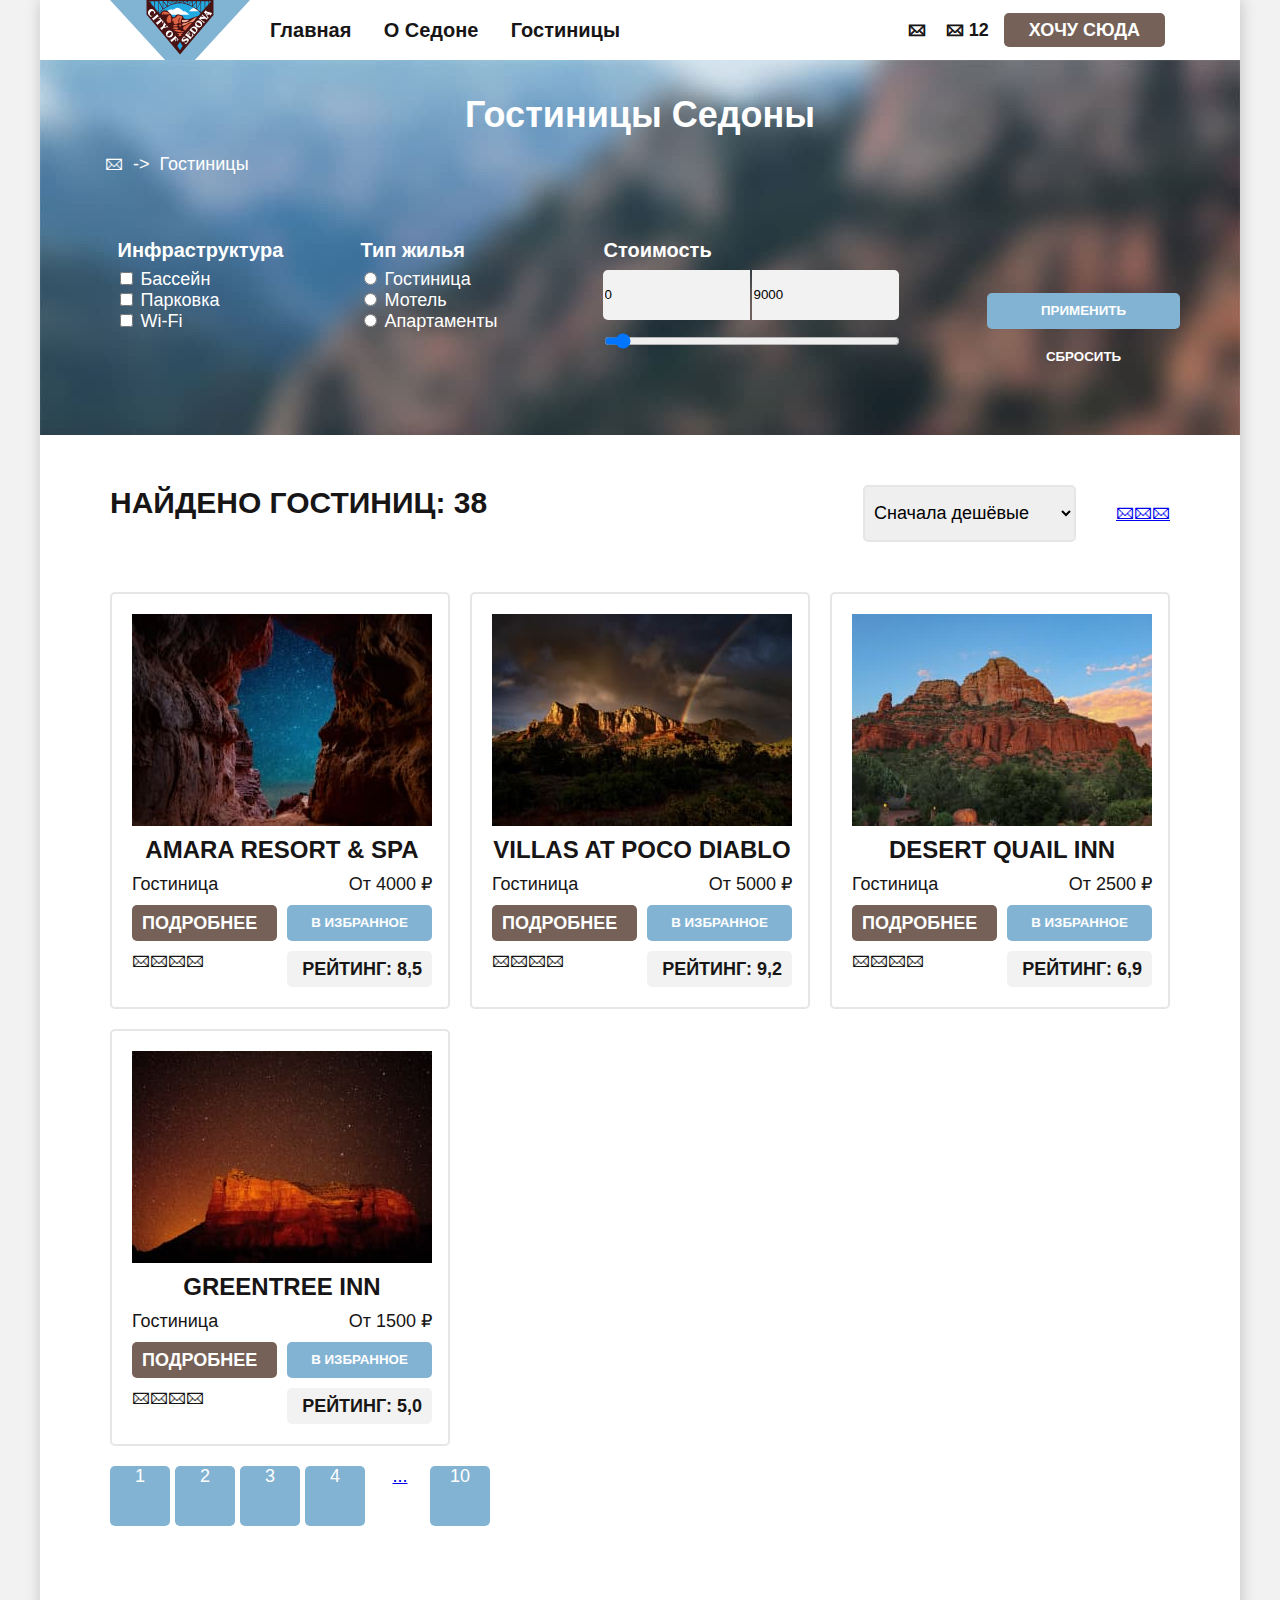
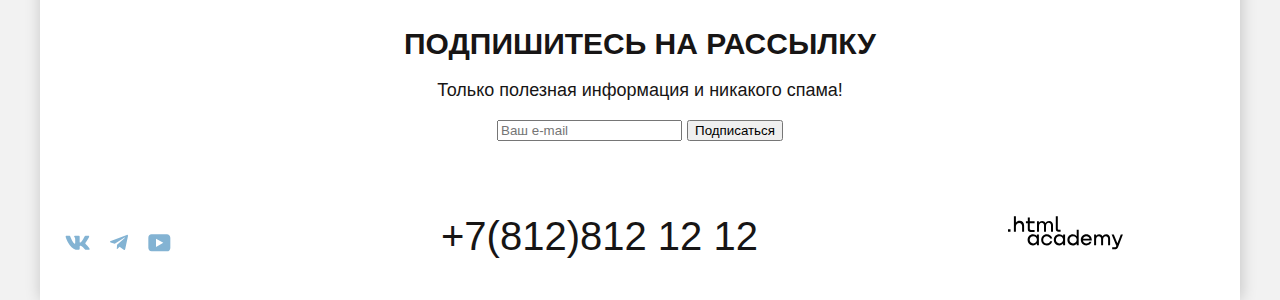
==== commit 0df68af5: "Добавляет исправления по гридам" ====
--- a/catalog.html
+++ b/catalog.html
@@ -11,28 +11,27 @@
            <nav class="menu-navigation">
             <!--логотип находится как бы под фоном, необходимо перенести его внахлест-->
             <div class="first-navigation">
-            <a href="index.html" class="link-logo"><img src="images/logo.svg" alt="Логотип Седоны"></a>
+            <a href="index.html" class="link-logo"><img src="images/logo.svg" class="img-logo" alt="Логотип Седоны"></a>
           <ul class="list-navigation">
             <li class="item-navigation"><a class="navigation-link" href="index.html">Главная</a></li>
             <li class="item-navigation"><a class="navigation-link" href="#">О Седоне</a></li>
             <li class="item-navigation"><a class="navigation-link" href="catalog.html">Гостиницы</a></li>
             </ul>
             </div>
-            <div class="second-navigation">
             <ul class="list-communication">
-            <li class="item-communication decor-link"><a href="#">
+            <li class="item-communication decor-link">
+              <a class="icon-link" href="#">
               &#128386; <!--Заглушка для заполнения пустого места-->
-              <span class="visually-hidden">Поиск</span>
+              <span class="visually-hidden">Поиск</span> </a>
               </li>
-            <li class="item-communication decor-link"><a href="#">
+            <li class="item-communication decor-link"><a class="icon-link" href="#">
               &#128386; <!--Заглушка для заполнения пустого места-->
               <span class="index-favorites">12</span> <!--Вместо 12 должно подтягиваться количество избранных элементов-->
               <span class="visually-hidden">Избранное</span>
                </a></li>
             <li class="item-communication item-link"><a class="communication-link" href="#">Хочу сюда</a></li>
           </ul>
-          </div>
-          </nav>
+           </nav>
          </header>
     <main class="main-catalog">
      <section class="search-hotel">
@@ -57,21 +56,20 @@
                     <legend class="catalog-filter-title">Инфраструктура</legend>
                     <ul class="catalog-list-filter">
                     <li>
-                    <label class="control">
-                        <input class="control-input" type="checkbox" name="pool">
+                       <input class="control-input" id="pool" type="checkbox" name="pool">
+                       <label class="control" for="pool"></label>
                         Бассейн
                       </label>
                     </li>
                     <li>
-                      <label class="control">
-                        <input class="control-input" type="checkbox" name="parking">
-                        Парковка
+                        <input class="control-input" id="parking" type="checkbox" name="parking">
+                        <label class="control" for="parking">Парковка
                       </label>
                     </li>
                     <li>
-                      <label class="control">
-                        <input class="control-input" type="checkbox" name="internet">
-                        Wi-Fi
+                       <input class="control-input" id="internet" type="checkbox" name="internet">
+                       <label class="control" for="internet">
+                       Wi-Fi
                       </label>
                     </li>
                    </ul>
@@ -104,9 +102,10 @@
                 <fieldset class="catalog-filter-group">
                     <legend class="catalog-filter-title">Стоимость</legend>
                     <div class="input-block">
-                    <input type="number" value="0" name="price-min" placeholder="от">
-                    <input type="number" value="9000" name="price-max" placeholder="до">
+                    <input type="number" class="placeholder-item left-element" value="0" name="price-min" placeholder="от">
+                    <input type="number" class="placeholder-item right-element" value="9000" name="price-max" placeholder="до">
                       </div>
+                      <input type="range" class="item-range" min="0" max="9000" step="1" value="50">
                   </fieldset>
                    <div class="button-group">
                 <button class="button-filter apply" type="submit">Применить</button>
@@ -116,7 +115,7 @@
      </section>
      <section class="result-hotel">
       <div class="container-search-catalog">
-        <h2 class="secondary-title">Найдено гостиниц: 38</h2> <!--Вместо 38 подставляется число найденных гостиниц-->
+        <h2 class="secondary-title">Найдено гостиниц: 38</h2>
         <select class="select-control" aria-label="Сортировка">
             <option value="cheap">Сначала дешёвые</option>
             <option value="popular">Сначала популярные</option>
@@ -137,47 +136,55 @@
           </div>
           <ul class="hotels-found">
             <li class="hotels-found-card">
-                <a class="product-card-link" href="#">
+                <!--<a class="product-card-link" href="#">-->
                     <img class="product-card-image" src="images/hotels/hotel-1.jpg" width="300" height="212" alt="Вид на звездное небо">
                     <p class="product-card-title">Amara Resort & Spa</p>
-                    <p class="product-card-text">Гостиница <span class="product-card-price">От 4000 ₽</span></p>
-                </a>
+                    <p class="product-card-text">Гостиница</p>
+                    <p class="product-card-price">От 4000 ₽</p>
+                <!--</a>-->
                     <a class="product-card-details" href="#"> Подробнее</a>
                     <button class="btn-favorites"> В избранное</button>
+                    <div class="product-item">&#128386;&#128386;&#128386;&#128386; </div>
                     <div class="rating-four-stars">Рейтинг: 8,5</div> <!--В этом классе задаем количество звезд--->
                 </li>
 
                 <li class="hotels-found-card">
-                    <a class="product-card-link" href="#">
+
                         <img class="product-card-image" src="images/hotels/hotel-2.jpg" width="300" height="212" alt="Вид на скалы">
                         <p class="product-card-title">Villas at Poco Diablo</p>
-                        <p class="product-card-text">Гостиница <span class="product-card-price">От 5000 ₽</span></p>
-                    </a>
+                        <p class="product-card-text">Гостиница</p>
+                         <p class="product-card-price">От 5000 ₽</p>
+
                     <a class="product-card-details" href="#"> Подробнее</a>
                         <button class="btn-favorites"> В избранное</button>
+                        <div class="product-item">&#128386;&#128386;&#128386;&#128386; </div>
                         <div class="rating-four-stars">Рейтинг: 9,2</div> <!--В этом классе задаем количество звезд--->
                     </li>
 
                     <li class="hotels-found-card">
-                        <a class="product-card-link" href="#">
+
                             <img class="product-card-image" src="images/hotels/hotel-3.jpg" width="300" height="212" alt="Вид на природный заповедник">
                             <p class="product-card-title">Desert Quail Inn</p>
-                            <p class="product-card-text">Гостиница <span class="product-card-price">От 2500 ₽</span></p>
-                        </a>
+                            <p class="product-card-text">Гостиница</p>
+                            <p class="product-card-price">От 2500 ₽</p>
+
                         <a class="product-card-details" href="#"> Подробнее</a>
                             <button class="btn-favorites"> В избранное</button>
-                            <div class="rating-three-stars">Рейтинг: 6,9</div> <!--В этом классе задаем количество звезд--->
+                            <div class="product-item">&#128386;&#128386;&#128386;&#128386; </div>
+                            <div class="rating-four-stars">Рейтинг: 6,9</div> <!--В этом классе задаем количество звезд--->
                         </li>
 
                         <li class="hotels-found-card">
-                            <a class="product-card-link" href="#">
+
                                 <img class="product-card-image" src="images/hotels/hotel-4.jpg" width="300" height="212" alt="Вид на звездное небо">
                                 <p class="product-card-title">GreenTree Inn</p>
-                                <p class="product-card-text">Гостиница <span class="product-card-price">От 1500 ₽</span></p>
-                            </a>
+                                <p class="product-card-text">Гостиница</p>
+                                 <p class="product-card-price">От 1500 ₽</p>
+
                             <a class="product-card-details" href="#"> Подробнее</a>
                                 <button class="btn-favorites"> В избранное</button>
-                                <div class="rating-two-stars">Рейтинг: 5,0</div> <!--В этом классе задаем количество звезд--->
+                                <div class="product-item">&#128386;&#128386;&#128386;&#128386; </div>
+                                <div class="rating-four-stars">Рейтинг: 5,0</div> <!--В этом классе задаем количество звезд--->
                             </li>
             </ul>
             <ol class="all-pages">
--- a/css/styles.css
+++ b/css/styles.css
@@ -55,25 +55,31 @@
     size: 20px;
     font-weight: 700;
     color: #171515;
+    align-items: center;
   }
-  .menu-navigation a{
-    text-decoration: none;
-    color: #171515;
-}
+ /* .menu-navigation a{
+    text-decoration: none;
+    color: #171515;
+}*/
 .main-header {
     padding-left: 70px;
     padding-right: 70px;
-}
+
+    }
 
 .first-navigation{
     display: flex;
-
-
-}
-.second-navigation{
+    gap: 20px;
+}
+
+.first-navigation a {
+    text-decoration: none;
+    color: #171515;
+}
+
+/*.second-navigation{
     margin-left: auto;
-
-}
+}*/
 
 
 .list-navigation{
@@ -89,11 +95,15 @@
     display: flex;
     padding: 0;
     flex-wrap: wrap;
+    /*margin-left: auto;*/
+    margin: 0 0 0 auto;
 
 }
 .item-communication{
     list-style-type: none;
-    margin-left: 20px;
+    margin: 0;
+    padding: 0;
+    /*margin-left: 20px;*/
 }
 .item-navigation {
     list-style-type: none;
@@ -288,26 +298,14 @@
     text-decoration: none;
 }
 
-.product-card-title {
-    font-family: "PT Sans", sans-serif;
-    font-size: 24px;
-    line-height: 28px;
-    text-transform: uppercase;
-    font-weight: 700
-}
-
-.hotels-found-card{
-    margin:0;
-    padding:20px 0;
-    border: 2px solid #e6e6e6;
-    border-radius: 5px;
-}
-
+
+
+/*
 .hotels-found-card a{
     text-decoration: none;
     color: #171515;
 
-}
+}*/
 
 
 
@@ -363,6 +361,11 @@
 }
 .catalog-filter-title{
     text-align: left;
+    font-family: PT Sans, sans-serif;
+    font-size: 20px;
+    line-height: 24px;
+    font-weight: 700;
+
 }
 
 .header-bread-crumbs{
@@ -381,6 +384,7 @@
     display: flex;
     flex-direction: column;
     gap:10px;
+    align-self: flex-end;
 }
 
 .hotels-found{
@@ -390,7 +394,7 @@
     gap: 20px;
     margin: 0;
     padding: 0;
-    margin-bottom: 20px;;
+    margin-bottom: 20px;
 }
 .list-result-hotel{
     list-style-type:  none;
@@ -432,7 +436,11 @@
     background: #82B3D3;
     border-radius: 5px;
     margin-right: 5px;
-
+    vertical-align:middle;
+
+}
+.item-present{
+    text-decoration: none;
 }
 
 .item-present{
@@ -468,3 +476,166 @@
 .reset{
 background-color: transparent;
 }
+/*от 30.06*/
+
+.communication-link{
+    text-decoration: none;
+}
+
+.icon-link{
+    text-decoration: none;
+    color: #171515;
+    margin: 5px;
+    padding: 5px 5px;
+}
+
+.img-logo{
+   /* height: 90px;*/
+   display: block;
+
+}
+.placeholder-item{
+    width: 143px;
+    height: 48px;
+    background-color: #F2F2F2;
+    margin: 1px;
+}
+
+.left-element{
+ border-radius: 5px 0 0 5px;
+ border: 0;
+}
+
+.right-element{
+  border-radius: 0 5px 5px 0;
+  border: 0;
+}
+
+.item-range{
+    width: 276px;
+    padding: 10px;
+}
+
+
+.hotels-found-card{
+    display: grid;
+    grid-template-columns: repeat(2, 1fr);
+    margin:0;
+    padding:20px;
+    border: 2px solid #e6e6e6;
+    border-radius: 5px;
+    gap: 10px;
+
+}
+.product-card-image{
+    grid-column: span 2;
+}
+
+.product-card-title {
+    font-family: "PT Sans", sans-serif;
+    font-size: 24px;
+    line-height: 28px;
+    text-transform: uppercase;
+    font-weight: 700;
+    grid-column: span 2; /*непонятно, почему 3, подобрано экспериментально*/
+    margin: 0;
+    padding: 0;
+}
+
+.product-card-text{
+    text-align: left;
+    margin: 0;
+    padding: 0;
+}
+.product-card-price{
+    text-align: right;
+    margin: 0;
+    padding: 0;
+}
+.product-card-details{
+    display: block;
+    text-align: left;
+    padding: 8px 10px 8px 10px;
+    border-radius: 5px;
+    text-transform: uppercase;
+    font-family: "PT Sans", sans-serif;
+    line-height: 20px;
+    size: 16px;
+    font-weight: 700;
+    border: 0;
+    color: #ffffff;
+    background-color: #756157;
+    text-decoration: none;
+
+}
+.product-item{
+    text-align: left;
+}
+
+.rating-four-stars{
+    text-align: right;
+    padding: 8px 10px 8px 10px;
+    border-radius: 5px;
+    text-transform: uppercase;
+    font-family: "PT Sans", sans-serif;
+    line-height: 20px;
+    size: 16px;
+    font-weight: 700;
+    border: 0;
+    color: #171515;
+    background-color: #F2F2F2;
+}
+
+.btn-favorites{
+    padding: 8px 10px 8px 10px;
+    border-radius: 5px;
+    text-transform: uppercase;
+    font-family: "PT Sans", sans-serif;
+    line-height: 20px;
+    size: 16px;
+    font-weight: 700;
+    border: 0;
+    color: #ffffff;
+    background-color: #82B3D3;
+    }
+
+/*
+.control-input{
+    position: absolute;
+    z-index: -1;
+    opacity: 0;
+
+
+}
+
+.control{
+    text-align: left;
+    font-family: PT Sans, sans-serif;
+    font-size: 18px;
+    line-height: 23px;
+    font-weight: 400;
+}
+
+.control-input+label::before{
+    content: '';
+    display: inline-block;
+    width: 15px;
+    height: 15px;
+    /*flex-shrink: 0;
+    flex-grow: 0;*/
+
+   /* border-radius: 3px;
+    margin-right: 10px;
+    background-color: #ffffff;*/
+
+    /*background-repeat: no-repeat;
+    background-position: center center;
+    background-size: 50% 50%;
+    background-size: 50% 50%;*/
+
+/*}
+
+.control-input:checked+label::before {
+    background-color: #0b76ef;
+    background-image: url("data:image/svg+xml,%3csvg xmlns='http://www.w3.org/2000/svg' viewBox='0 0 8 8'%3e%3cpath fill='%23fff' d='M6.564.75l-3.59 3.612-1.538-1.55L0 4.26 2.974 7.25 8 2.193z'/%3e%3c/svg%3e");
+  }*/
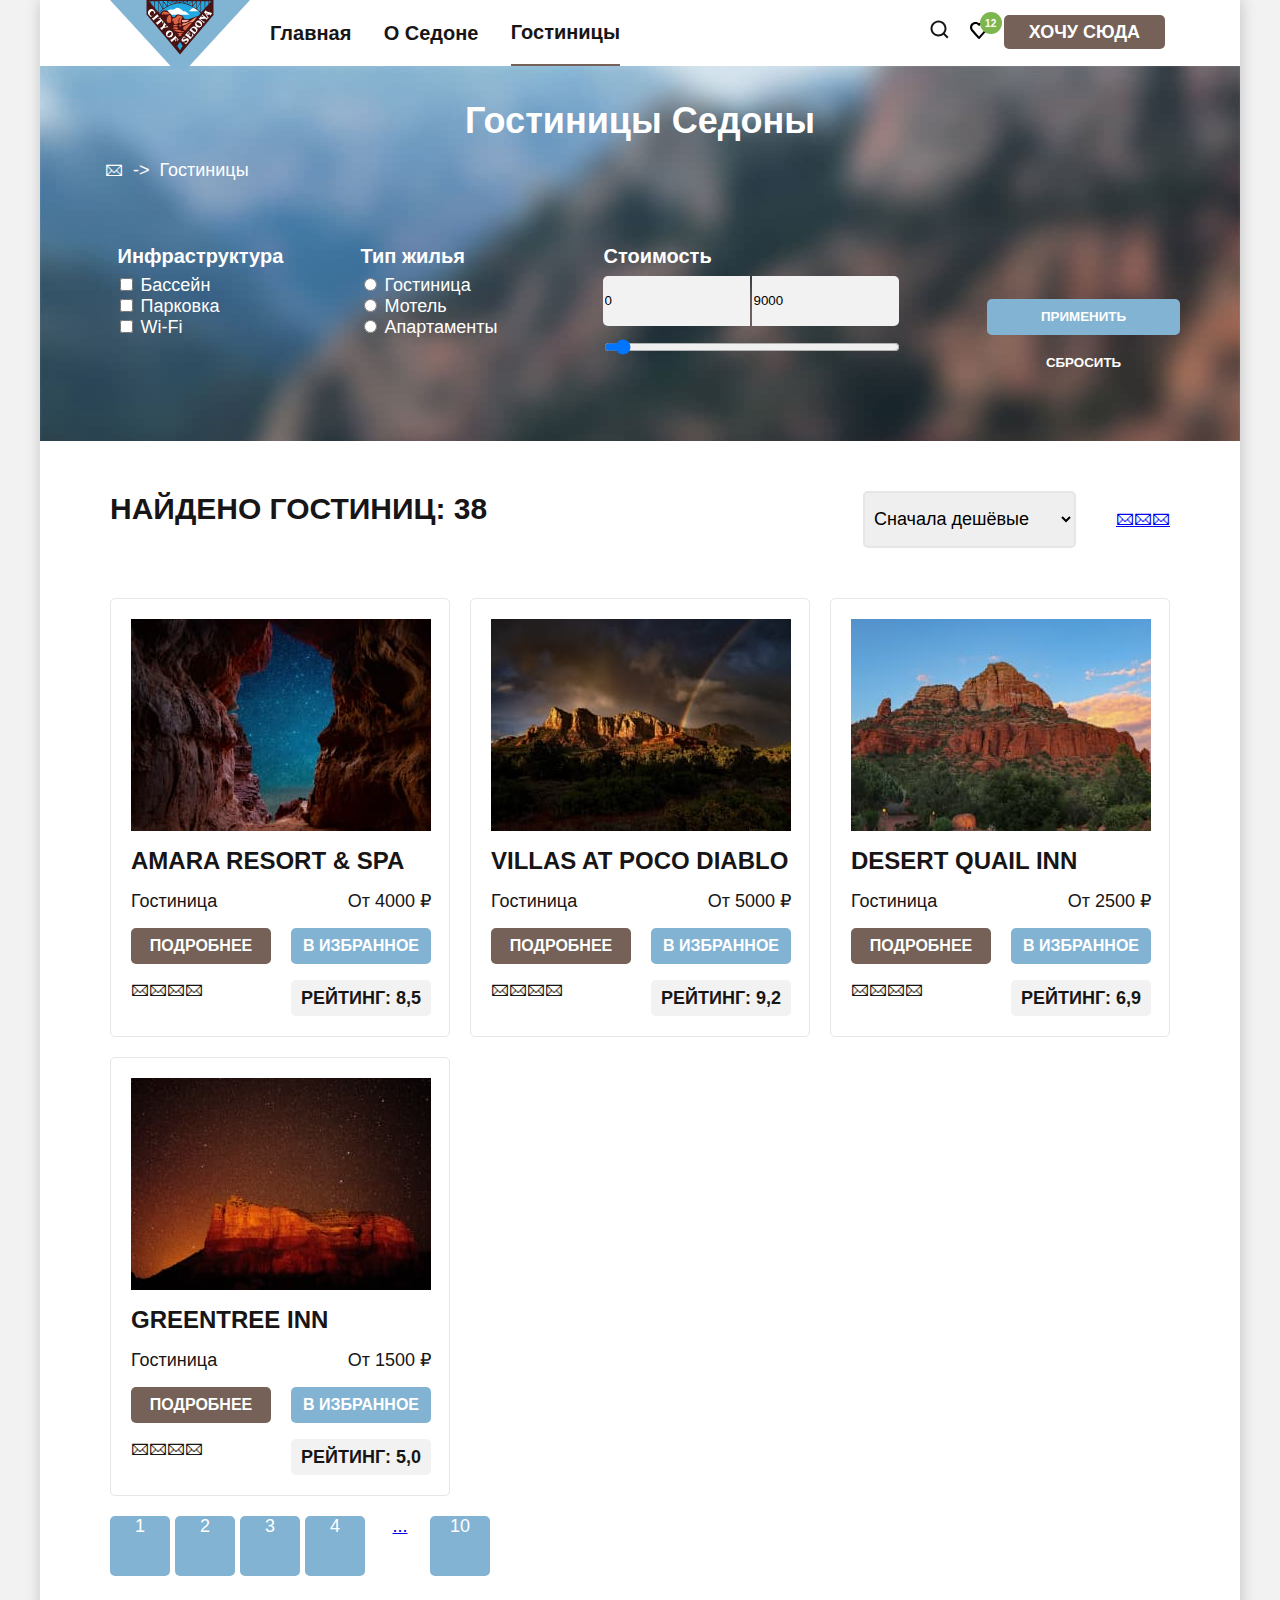
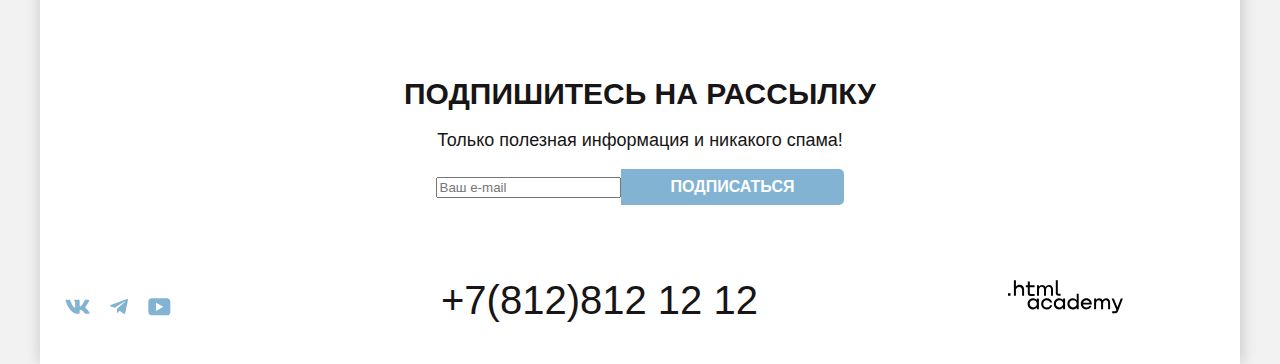
==== commit e2d55402: "Добавляет декоративные элементы" ====
--- a/catalog.html
+++ b/catalog.html
@@ -9,23 +9,22 @@
         <div class="wrapper">
         <header class="main-header">
            <nav class="menu-navigation">
-            <!--логотип находится как бы под фоном, необходимо перенести его внахлест-->
             <div class="first-navigation">
             <a href="index.html" class="link-logo"><img src="images/logo.svg" class="img-logo" alt="Логотип Седоны"></a>
           <ul class="list-navigation">
             <li class="item-navigation"><a class="navigation-link" href="index.html">Главная</a></li>
             <li class="item-navigation"><a class="navigation-link" href="#">О Седоне</a></li>
-            <li class="item-navigation"><a class="navigation-link" href="catalog.html">Гостиницы</a></li>
+            <li class="item-navigation"><a class="navigation-link activ" href="catalog.html">Гостиницы</a></li>
             </ul>
             </div>
             <ul class="list-communication">
             <li class="item-communication decor-link">
               <a class="icon-link" href="#">
-              &#128386; <!--Заглушка для заполнения пустого места-->
+              <span class="icon-activ"><svg xmlns="http://www.w3.org/2000/svg" width="19" height="19" fill="currentColor"><path d="m18.5 17.008-3.7-3.68c1-1.292 1.7-2.983 1.7-4.872C16.5 4.08 12.9.5 8.5.5s-8 3.68-8 8.055c0 4.376 3.6 7.956 8 7.956 1.8 0 3.5-.597 4.9-1.69l3.7 3.679 1.4-1.492Zm-10-2.486c-3.3 0-6-2.685-6-5.967 0-3.282 2.7-5.967 6-5.967s6 2.685 6 5.967c0 3.282-2.7 5.967-6 5.967Z"/></svg></span>
               <span class="visually-hidden">Поиск</span> </a>
               </li>
             <li class="item-communication decor-link"><a class="icon-link" href="#">
-              &#128386; <!--Заглушка для заполнения пустого места-->
+              <span class="icon-activ"></span><svg xmlns="http://www.w3.org/2000/svg" width="20" height="20" fill="none"><path fill="#000" d="M9.9 19c-.3 0-.6-.1-.8-.4-5.4-6.1-6.7-7.5-7-7.9C1.4 9.8 1 8.6 1 7.4 1 4.4 3.4 2 6.5 2 7.8 2 9 2.5 10 3.3c1-.8 2.3-1.3 3.5-1.3 3 0 5.5 2.4 5.5 5.4 0 1.3-.5 2.5-1.3 3.4l-7 7.9c-.2.2-.4.3-.8.3Zm-6-9.5c.3.4 3.5 4 6.1 6.9l6.2-7c.5-.5.7-1.2.7-2 0-1.8-1.5-3.3-3.3-3.3-1 0-2 .5-2.7 1.3-.3.3-.6.4-.9.4-.3 0-.6-.2-.8-.4-.7-.8-1.7-1.3-2.7-1.3-1.8 0-3.3 1.5-3.3 3.3-.1.9.3 1.6.7 2.1-.1 0-.1 0 0 0Z"/></svg><span>
               <span class="index-favorites">12</span> <!--Вместо 12 должно подтягиваться количество избранных элементов-->
               <span class="visually-hidden">Избранное</span>
                </a></li>
--- a/css/styles.css
+++ b/css/styles.css
@@ -103,6 +103,7 @@
     list-style-type: none;
     margin: 0;
     padding: 0;
+    position: relative;
     /*margin-left: 20px;*/
 }
 .item-navigation {
@@ -135,9 +136,9 @@
 .page-container{
     width: 1200px;
   margin: 0 auto;
-  background-image: url("../images/index-background.jpg");
-    background-repeat: no-repeat;
-}
+  background-image: url("../images/index-background.jpg"), url("../images/divider.svg");
+    background-repeat: no-repeat, no-repeat;
+   }
 
 .welcome-img{
     display: block;
@@ -436,7 +437,7 @@
     background: #82B3D3;
     border-radius: 5px;
     margin-right: 5px;
-    vertical-align:middle;
+    vertical-align:middle
 
 }
 .item-present{
@@ -487,11 +488,13 @@
     color: #171515;
     margin: 5px;
     padding: 5px 5px;
+    position: relative;
 }
 
 .img-logo{
-   /* height: 90px;*/
    display: block;
+   position: relative;
+   z-index: 1;
 
 }
 .placeholder-item{
@@ -522,9 +525,12 @@
     grid-template-columns: repeat(2, 1fr);
     margin:0;
     padding:20px;
-    border: 2px solid #e6e6e6;
+    border: 1px solid #e6e6e6;
     border-radius: 5px;
-    gap: 10px;
+    gap: 16px 20px;
+    text-align: left;
+    align-items: start;
+    grid-template-rows: 212 1fr;
 
 }
 .product-card-image{
@@ -554,13 +560,13 @@
 }
 .product-card-details{
     display: block;
-    text-align: left;
+    text-align: center;
     padding: 8px 10px 8px 10px;
     border-radius: 5px;
     text-transform: uppercase;
     font-family: "PT Sans", sans-serif;
     line-height: 20px;
-    size: 16px;
+    font-size: 16px;
     font-weight: 700;
     border: 0;
     color: #ffffff;
@@ -573,7 +579,7 @@
 }
 
 .rating-four-stars{
-    text-align: right;
+    text-align: center;
     padding: 8px 10px 8px 10px;
     border-radius: 5px;
     text-transform: uppercase;
@@ -592,14 +598,150 @@
     text-transform: uppercase;
     font-family: "PT Sans", sans-serif;
     line-height: 20px;
-    size: 16px;
+    font-size: 16px;
     font-weight: 700;
     border: 0;
     color: #ffffff;
     background-color: #82B3D3;
     }
 
-/*
+
+/*7.07*/
+
+.activ {
+border-bottom: 2px solid #756157;
+}
+.navigation-link{
+    display: block;
+    padding: 20px 0;
+}
+.icon-activ{
+    color: #171515;
+}
+
+.icon-activ:hover{
+    color: #171515ad;
+}
+
+.icon-activ:active{
+    color: #1715154a;
+}
+
+.icon-sosial-slyle{
+    color: #83B3D3;
+}
+
+.icon-sosial-slyle:hover{
+    color: #68A2CA;
+}
+.icon-sosial-slyle:focus{
+    color: #68A2CA;
+}
+
+.icon-sosial-slyle:active{
+    color: rgba(104, 162, 202, 0.3)
+}
+
+.phone-footer-link:hover{
+    color: #756157;
+}
+.phone-footer-link:focus{
+    color: #756157;
+}
+.phone-footer-link:active{
+    color: rgb(117, 97, 87,  0.3)
+}
+.logo-footer-link{
+    color: #000000;
+}
+.logo-footer-link:hover{
+    color: #756157;
+}
+.logo-footer-link:focus{
+    color: #756157;
+}
+.logo-footer-link:active{
+    color: rgb(117, 97, 87,  0.3)
+}
+
+.index-favorites{
+    position: absolute;
+    top: -3px;
+    left: 16px;
+    border-radius: 50%;
+    background-color: #7DB54F;
+    font-size: 10px;
+    color: #ffffff;
+    width: 22px;
+    height: 22px;
+    vertical-align: middle;
+
+}
+.newsletter-name{
+    width: 100%;
+    background-color: #F2F2F2;
+}
+
+.newsletter-name::placeholder{
+font-size: 18px;
+background-color: #F2F2F2;
+border-radius: 4px, 0 0 4px;
+padding: 12px, 20px, 12px, 20px;
+display: block;
+margin: 0;
+border: none;
+
+}
+
+.newsletter-visual{
+    width: 452px;
+    border-radius: 5px 0 0 5px ;
+    height: auto;
+    border: none;
+
+}
+
+.icon-style{
+    display: block;
+    padding: 30px;
+}
+
+
+.newsletter-form {
+    display: flex;
+    align-items: center;
+  justify-content: center;
+  align-content:stretch;
+
+}
+
+.button{
+    background: #82B3D3;
+    padding: 8px 50px 8px 50px;
+    border-radius: 0 5px 5px 0;
+    text-transform: uppercase;
+    font-family: "PT Sans", sans-serif;
+    line-height: 20px;
+    font-size: 16px;
+    font-weight: 700;
+    border: 0;
+    color: #ffffff;
+}
+
+/*.newsletter-form{
+    display: grid;
+    grid-template-columns: 2fr 1fr;
+    gap: 0;
+    width: 600px;
+}
+
+/*.newsletter-form {
+    display: flex;
+    align-items: center;
+  justify-content: center;
+  align-content:stretch;
+}
+    /*
 .control-input{
     position: absolute;
     z-index: -1;
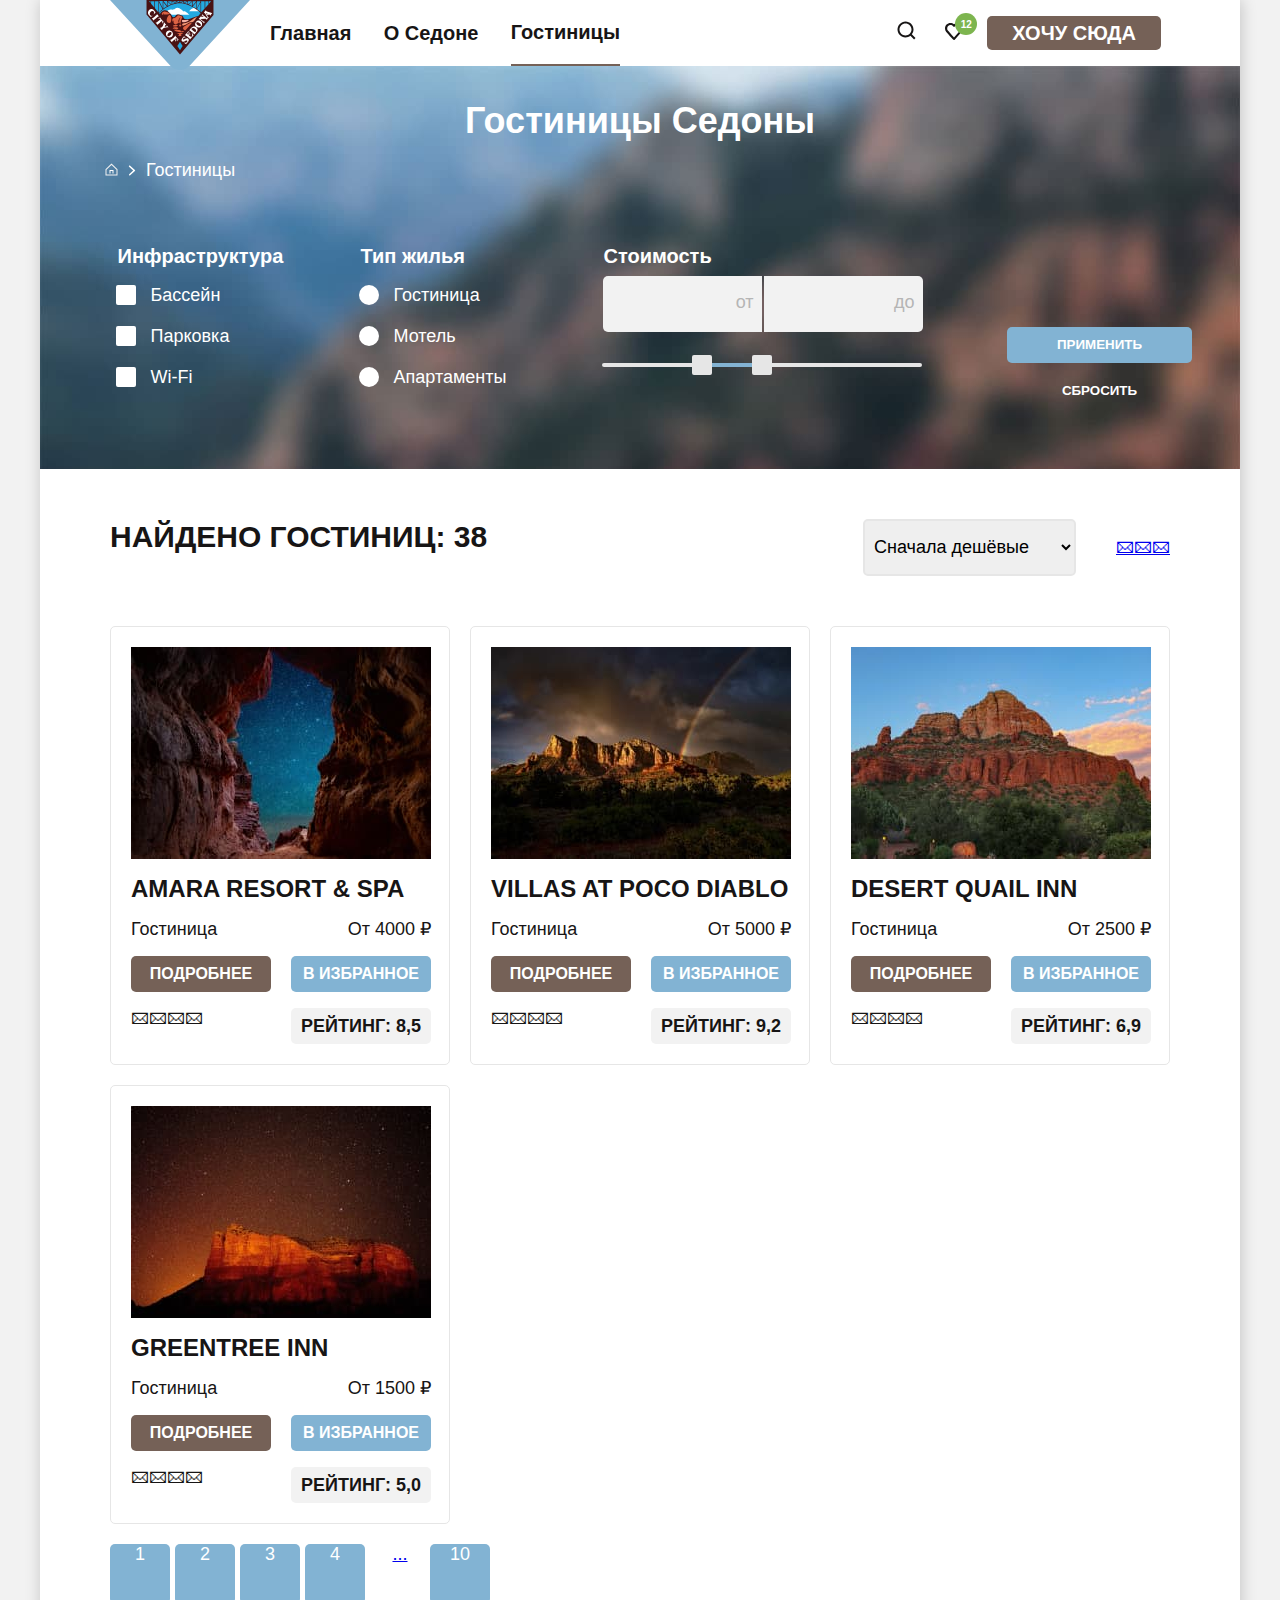
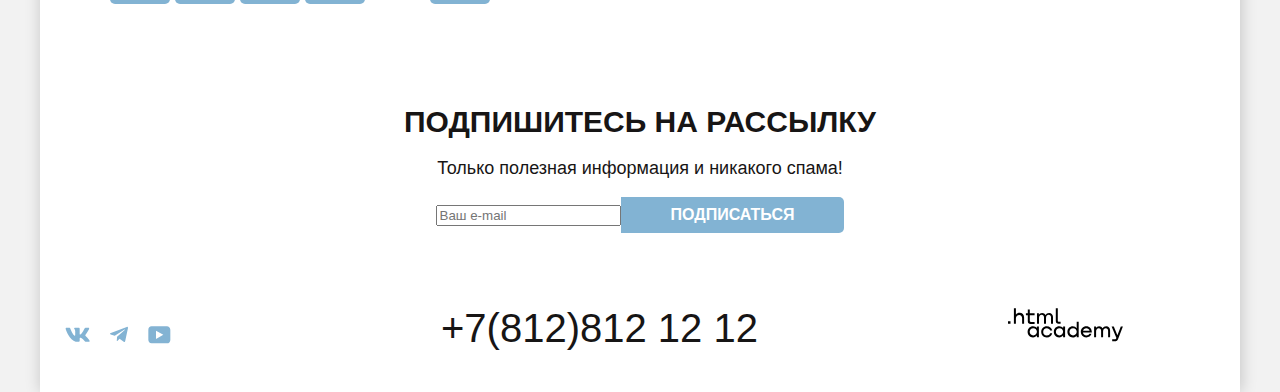
==== commit 73dea883: "Добавляет формы" ====
--- a/catalog.html
+++ b/catalog.html
@@ -7,41 +7,46 @@
   </head>
         <body>
         <div class="wrapper">
-        <header class="main-header">
-           <nav class="menu-navigation">
-            <div class="first-navigation">
-            <a href="index.html" class="link-logo"><img src="images/logo.svg" class="img-logo" alt="Логотип Седоны"></a>
-          <ul class="list-navigation">
-            <li class="item-navigation"><a class="navigation-link" href="index.html">Главная</a></li>
-            <li class="item-navigation"><a class="navigation-link" href="#">О Седоне</a></li>
-            <li class="item-navigation"><a class="navigation-link activ" href="catalog.html">Гостиницы</a></li>
-            </ul>
-            </div>
-            <ul class="list-communication">
-            <li class="item-communication decor-link">
-              <a class="icon-link" href="#">
-              <span class="icon-activ"><svg xmlns="http://www.w3.org/2000/svg" width="19" height="19" fill="currentColor"><path d="m18.5 17.008-3.7-3.68c1-1.292 1.7-2.983 1.7-4.872C16.5 4.08 12.9.5 8.5.5s-8 3.68-8 8.055c0 4.376 3.6 7.956 8 7.956 1.8 0 3.5-.597 4.9-1.69l3.7 3.679 1.4-1.492Zm-10-2.486c-3.3 0-6-2.685-6-5.967 0-3.282 2.7-5.967 6-5.967s6 2.685 6 5.967c0 3.282-2.7 5.967-6 5.967Z"/></svg></span>
-              <span class="visually-hidden">Поиск</span> </a>
-              </li>
-            <li class="item-communication decor-link"><a class="icon-link" href="#">
-              <span class="icon-activ"></span><svg xmlns="http://www.w3.org/2000/svg" width="20" height="20" fill="none"><path fill="#000" d="M9.9 19c-.3 0-.6-.1-.8-.4-5.4-6.1-6.7-7.5-7-7.9C1.4 9.8 1 8.6 1 7.4 1 4.4 3.4 2 6.5 2 7.8 2 9 2.5 10 3.3c1-.8 2.3-1.3 3.5-1.3 3 0 5.5 2.4 5.5 5.4 0 1.3-.5 2.5-1.3 3.4l-7 7.9c-.2.2-.4.3-.8.3Zm-6-9.5c.3.4 3.5 4 6.1 6.9l6.2-7c.5-.5.7-1.2.7-2 0-1.8-1.5-3.3-3.3-3.3-1 0-2 .5-2.7 1.3-.3.3-.6.4-.9.4-.3 0-.6-.2-.8-.4-.7-.8-1.7-1.3-2.7-1.3-1.8 0-3.3 1.5-3.3 3.3-.1.9.3 1.6.7 2.1-.1 0-.1 0 0 0Z"/></svg><span>
-              <span class="index-favorites">12</span> <!--Вместо 12 должно подтягиваться количество избранных элементов-->
-              <span class="visually-hidden">Избранное</span>
-               </a></li>
-            <li class="item-communication item-link"><a class="communication-link" href="#">Хочу сюда</a></li>
-          </ul>
-           </nav>
-         </header>
+          <header class="main-header">
+            <nav class="menu-navigation">
+             <div class="first-navigation">
+             <a href="index.html" class="link-logo"><img src="images/logo.svg" class="img-logo" alt="Логотип Седоны"></a>
+           <ul class="list-navigation">
+             <li class="item-navigation"><a class="navigation-link" href="index.html">Главная</a></li>
+             <li class="item-navigation"><a class="navigation-link" href="#">О Седоне</a></li>
+             <li class="item-navigation"><a class="navigation-link activ" href="catalog.html">Гостиницы</a></li>
+             </ul>
+             </div>
+             <ul class="list-communication">
+             <li class="item-communication decor-link">
+               <a class="icon-link" href="#">
+               <span class="icon-activ"><svg xmlns="http://www.w3.org/2000/svg" width="19" height="19" fill="currentColor"><path d="m18.5 17.008-3.7-3.68c1-1.292 1.7-2.983 1.7-4.872C16.5 4.08 12.9.5 8.5.5s-8 3.68-8 8.055c0 4.376 3.6 7.956 8 7.956 1.8 0 3.5-.597 4.9-1.69l3.7 3.679 1.4-1.492Zm-10-2.486c-3.3 0-6-2.685-6-5.967 0-3.282 2.7-5.967 6-5.967s6 2.685 6 5.967c0 3.282-2.7 5.967-6 5.967Z"/></svg></span>
+               <span class="visually-hidden">Поиск</span> </a>
+               </li>
+             <li class="item-communication decor-link"><a class="icon-link" href="#">
+               <span class="icon-activ"><svg xmlns="http://www.w3.org/2000/svg" width="20" height="20" fill="currentColor"><path d="M9.9 19c-.3 0-.6-.1-.8-.4-5.4-6.1-6.7-7.5-7-7.9C1.4 9.8 1 8.6 1 7.4 1 4.4 3.4 2 6.5 2 7.8 2 9 2.5 10 3.3c1-.8 2.3-1.3 3.5-1.3 3 0 5.5 2.4 5.5 5.4 0 1.3-.5 2.5-1.3 3.4l-7 7.9c-.2.2-.4.3-.8.3Zm-6-9.5c.3.4 3.5 4 6.1 6.9l6.2-7c.5-.5.7-1.2.7-2 0-1.8-1.5-3.3-3.3-3.3-1 0-2 .5-2.7 1.3-.3.3-.6.4-.9.4-.3 0-.6-.2-.8-.4-.7-.8-1.7-1.3-2.7-1.3-1.8 0-3.3 1.5-3.3 3.3-.1.9.3 1.6.7 2.1-.1 0-.1 0 0 0Z"/></svg><span>
+               <span class="index-favorites">12</span>
+               <span class="visually-hidden">Избранное</span>
+                </a></li>
+             <li class="item-communication item-link"><a class="communication-link" href="#">Хочу сюда</a></li>
+           </ul>
+            </nav>
+          </header>
     <main class="main-catalog">
      <section class="search-hotel">
      <h1><span class="content-h1">Гостиницы Седоны</span></h1>
         <nav class="bread-crumbs">
-            <ul class="header-bread-crumbs"> <!--В этом классе нужно задать разделитель ">"-->
+            <ul class="header-bread-crumbs">
                 <li class="bread-crumbs-point">
-                  &#128386;
+                  <a href="/index.html" class ="bread-crumbs-house"><svg width="13" height="13" viewBox="0 0 13 13" fill="currentColor" xmlns="http://www.w3.org/2000/svg">
+                    <path d="M6.5 0.5L0.5 6.30006V12.5001H12.5V6.30006L6.5 0.5ZM11.5 11.5001H1.5V6.70005L6.5 1.9L11.5 6.70005V11.5001Z" />
+                    <path d="M4.5 10.5001H5.5V8.00005H7.5V10.5001H8.5V7.00005H4.5V10.5001Z" fill="white"/>
+                    </svg></a>
                     </li>
                     <li class="bread-crumbs-point">
-                      ->
+                      <svg width="8" height="11" viewBox="0 0 8 11" fill="none" xmlns="http://www.w3.org/2000/svg">
+                        <path d="M6.91526 4.96875L2.16526 0.71875C1.91526 0.46875 1.41526 0.46875 1.04026 0.71875C0.665263 0.96875 0.790263 1.46875 1.04026 1.71875L5.16526 5.46875L1.16526 9.21875C0.915263 9.46875 0.915263 9.96875 1.16526 10.2188C1.16526 10.3438 1.54026 10.4688 1.66526 10.4688C1.79026 10.4688 2.04026 10.3438 2.16526 10.2188L6.91526 5.96875C7.29026 5.71875 7.29026 5.21875 6.91526 4.96875Z" fill="white"/>
+                        </svg>
                         </li>
                   <li class="bread-crumbs-point">
                     Гостиницы
@@ -54,21 +59,26 @@
                 <fieldset class="catalog-filter-group">
                     <legend class="catalog-filter-title">Инфраструктура</legend>
                     <ul class="catalog-list-filter">
-                    <li>
-                       <input class="control-input" id="pool" type="checkbox" name="pool">
-                       <label class="control" for="pool"></label>
-                        Бассейн
+                    <li class="catalog-items-filter">
+                      <label class="control" for="pool">
+                       <input class="control-input visually-hidden" id="pool" type="checkbox" name="pool">
+                       <span class="control-mark"></span>
+
+                       <span class="control-text"> Бассейн</span>
                       </label>
                     </li>
-                    <li>
-                        <input class="control-input" id="parking" type="checkbox" name="parking">
-                        <label class="control" for="parking">Парковка
+                    <li class="catalog-items-filter">
+                      <label class="control" for="parking">
+                        <input class="control-input visually-hidden" id="parking" type="checkbox" name="parking">
+                        <span class="control-mark"></span>
+                        <span class="control-text"> Парковка</span>
                       </label>
                     </li>
-                    <li>
-                       <input class="control-input" id="internet" type="checkbox" name="internet">
-                       <label class="control" for="internet">
-                       Wi-Fi
+                    <li class="catalog-items-filter">
+                      <label class="control" for="internet"></label>
+                       <input class="control-input visually-hidden" id="internet" type="checkbox" name="internet">
+                       <span class="control-mark"></span>
+                        <span class="control-text"> Wi-Fi</span>
                       </label>
                     </li>
                    </ul>
@@ -77,22 +87,25 @@
                   <fieldset class="catalog-filter-group">
                   <legend class="catalog-filter-title">Тип жилья</legend>
                   <ul class="list-filter-type">
-                    <li>
+                    <li class="catalog-items-filter">
                         <label class="control">
-                            <input class="control-input" type="radio" name="product-group" value="hotel">
-                            Гостиница
+                            <input class="control-input visually-hidden" type="radio" name="product-group" value="hotel">
+                            <span class="control-circle"></span>
+                            <span class="control-text">Гостиница</span>
                           </label>
                      </li>
-                     <li>
+                     <li class="catalog-items-filter">
                         <label class="control">
-                            <input class="control-input" type="radio" name="product-group" value="motel">
-                            Мотель
+                            <input class="control-input visually-hidden" type="radio" name="product-group" value="motel">
+                            <span class="control-circle"></span>
+                            <span class="control-text">Мотель</span>
                           </label>
                      </li>
-                     <li>
+                     <li class="catalog-items-filter">
                         <label class="control">
-                            <input class="control-input" type="radio" name="product-group" value="apartments">
-                            Апартаменты
+                            <input class="control-input visually-hidden" type="radio" name="product-group" value="apartments">
+                            <span class="control-circle"></span>
+                            <span class="control-text">Апартаменты</span>
                           </label>
                      </li>
                   </ul>
@@ -100,11 +113,29 @@
 
                 <fieldset class="catalog-filter-group">
                     <legend class="catalog-filter-title">Стоимость</legend>
-                    <div class="input-block">
-                    <input type="number" class="placeholder-item left-element" value="0" name="price-min" placeholder="от">
-                    <input type="number" class="placeholder-item right-element" value="9000" name="price-max" placeholder="до">
+                   <!--<div class="input-block">
+                    <input type="number" class="placeholder-item left-element"  name="price-min" placeholder="от">
+                    <input type="number" class="placeholder-item right-element" name="price-max" placeholder="до">
+                      </div>-->
+                      <div class="range-wrapper-inputs">
+                        <div class="input-block">
+                        <input type="number" class="placeholder-item left-element"  name="price-min" placeholder="от">
+                  <input type="number" class="placeholder-item right-element" name="price-max" placeholder="до">
+                </div>
                       </div>
-                      <input type="range" class="item-range" min="0" max="9000" step="1" value="50">
+                      <div class="range">
+                        <div class="range-scale">
+                          <div class="range-bar" style="left:100px; width: 50px;">
+                            <button type="button" class="range-togle min"></button>
+                            <button type="button" class="range-togle max"></button>
+                          </div>
+                          </div>
+
+
+                        </div>
+
+
+                     <!-- <input type="range" class="item-range" min="0" max="9000" step="1" value="50">-->
                   </fieldset>
                    <div class="button-group">
                 <button class="button-filter apply" type="submit">Применить</button>
@@ -133,6 +164,8 @@
                     </li>
           </ul>
           </div>
+
+
           <ul class="hotels-found">
             <li class="hotels-found-card">
                 <!--<a class="product-card-link" href="#">-->
@@ -239,5 +272,7 @@
         </div>
       </footer>
     </div>
+
+
      </body>
     </html>
--- a/css/styles.css
+++ b/css/styles.css
@@ -52,7 +52,7 @@
     display: flex;
     font-family: "PT Sans", sans-serif;
     line-height: 24px;
-    size: 20px;
+    font-size: 20px;
     font-weight: 700;
     color: #171515;
     align-items: center;
@@ -81,7 +81,17 @@
     margin-left: auto;
 }*/
 
-
+.h2-index{
+    font-family: "PT Sans", sans-serif;
+    line-height: 28px;
+    font-size: 24px;
+    font-weight: 700;
+    color: #ffffff;
+    align-items: center;
+    text-transform: uppercase;
+    margin-top: 0;
+    margin-bottom: 60px;
+}
 .list-navigation{
     display: flex;
    justify-content: space-between;
@@ -102,7 +112,7 @@
 .item-communication{
     list-style-type: none;
     margin: 0;
-    padding: 0;
+    padding: 4px;
     position: relative;
     /*margin-left: 20px;*/
 }
@@ -129,15 +139,16 @@
     border-radius: 5px;
     display: block;
 }
-.decor-link a{
+/*.decor-link a{
     display: block;
 }
-
+*/
 .page-container{
     width: 1200px;
   margin: 0 auto;
-  background-image: url("../images/index-background.jpg"), url("../images/divider.svg");
-    background-repeat: no-repeat, no-repeat;
+  background-image: url("../images/divider.svg"), url("../images/index-background.jpg");
+    background-repeat: no-repeat;
+    background-position: left bottom, left top;
    }
 
 .welcome-img{
@@ -152,7 +163,7 @@
     line-height: 36px;
     text-transform: uppercase;
     font-weight: 700;
-    margin: 30px;
+    margin: 70px 290px 25px 290px;
 }
 .basic-text {
     font-family: "PT Sans", sans-serif;
@@ -372,6 +383,7 @@
 .header-bread-crumbs{
     display: flex;
     list-style-type:  none;
+
 }
 .bread-crumbs-point{
     padding: 5px;
@@ -481,9 +493,11 @@
 
 .communication-link{
     text-decoration: none;
+    margin-left: 5px;
 }
 
 .icon-link{
+    display: block;
     text-decoration: none;
     color: #171515;
     margin: 5px;
@@ -499,9 +513,13 @@
 }
 .placeholder-item{
     width: 143px;
-    height: 48px;
+    height: 40px;
     background-color: #F2F2F2;
     margin: 1px;
+    padding: 8px;
+    font-family: inherit;
+
+
 }
 
 .left-element{
@@ -664,6 +682,28 @@
     color: rgb(117, 97, 87,  0.3)
 }
 
+.navigation-link:hover{
+    color: #756157;
+}
+.navigation-link:focus{
+    color: #756157;
+}
+.navigation-link:active{
+    color: rgb(117, 97, 87,  0.3)
+}
+
+.communication-link:hover{
+    background-color: #615048;
+}
+.communication-link:focus{
+    background-color: #615048;
+}
+.communication-link:active{
+    background-color: #756157;
+    color: rgba(255, 255, 255, 0.3)
+}
+
+
 .index-favorites{
     position: absolute;
     top: -3px;
@@ -728,7 +768,223 @@
     color: #ffffff;
 }
 
-/*.newsletter-form{
+/* от 16/07*/
+
+.bread-crumbs-house {
+ color: #F2F2F2;
+}
+.bread-crumbs-house:hover{
+    color: rgba(255, 255, 255, 0.3)
+}
+.bread-crumbs-house:focus{
+    color: rgba(255, 255, 255, 0.3)
+}
+.bread-crumbs-house:active{
+
+    color: rgba(255, 255, 255, 0.3)
+}
+/*hover focus прыгают размеры полей*/
+.placeholder-item:hover,
+.placeholder-item:focus {
+/*background-color:rgba(104, 162, 202, 0.3); /*убрать*/
+    border: 2px solid #68A2CA;
+}
+.placeholder-item:focus {
+    outline: 1px solid #68A2CA;
+    }
+
+    /*disabled*/
+.placeholder-item:disabled,
+.placeholder-item:disabled:hover{
+    background-color: #756157;
+}
+.placeholder-item:invalid{
+    background-color: #fd060642;
+}
+.placeholder-item:focus:invalid{
+    background-color: #fd060642;
+}
+.placeholder-item::placeholder{
+    color: #b5b5b5;
+    font-family: "PT Sans", sans-serif;
+    font-size: 18px;
+    line-height: 24px;
+    text-align: right;
+}
+
+.range-scale{
+    position: relative;
+    height: 4px;
+    margin-bottom: 16px;
+    background-color: #e6e6e6;
+    border-radius: 2px;
+    width: 320px;
+    margin-top: 30px;
+
+}
+
+.range-bar{
+    position:absolute;
+    height: 4px;
+    background-color: #83B3D3;
+}
+
+.range-togle {
+    position: absolute;
+    width: 20px;
+    height: 20px;
+    border-radius: 2px;
+    cursor: pointer;
+    background-color: #e6e6e6;
+    border:none;
+}
+
+.min {
+    top: -8px;
+    left: -10px
+}
+.max{
+    top: -8px;
+    right: -20px;
+}
+
+.placeholder-item::-webkit-file-upload-button,
+.placeholder-item::-webkit-inner-spin-button {
+    appearance: none;
+    margin:0;
+}
+
+.control-mark {
+    position: absolute;
+    width: 20px;
+    height: 20px;
+    border-radius: 2px;
+    cursor: pointer;
+    background-color: #ffffff;
+    border:none;
+
+}
+
+.control{
+    position: relative;
+    display: block;
+    padding-right: 20px;
+}
+
+.control-text{
+    padding-left: 35px;
+}
+
+.control:hover .control-mark{
+    background-color: #82B3D3;
+}
+
+
+.control-input:disabled .control-mark{
+    background-color: #fd060642;
+}
+
+.control:hover .control-circle{
+    background-color: #82B3D3;
+}
+
+
+.control-input:disabled .control-circle{
+    background-color: #fd060642;
+}
+.control-circle{
+    position: absolute;
+    width: 20px;
+    height: 20px;
+    border-radius: 50%;
+    cursor: pointer;
+    background-color: #ffffff;
+    border:none;
+}
+
+.catalog-items-filter{
+    padding: 10px 0;
+}
+
+
+.control-input[type="checkbox"]:checked +.control-mark {
+        background-image: url("../images/checked.svg");
+        background-repeat: no-repeat;
+        background-position:center center;
+
+    }
+
+.control-input[type="checkbox"]:checked +.control-circle {
+        background-image: url("../images/checked.svg");
+        background-repeat: no-repeat;
+        background-position:center center;
+
+    }
+
+
+    .modal-container {
+        position: fixed;
+        top: 0;
+        left: 0;
+        display: flex;
+        width: 100%;
+        height: 100%;
+        background-color: rgba(0, 0, 0, 0.3);
+      }
+
+      .modal {
+        position: relative;
+        margin: auto;
+        padding: 40px;
+        background-color: #ffffff;
+        width: 717px;
+      }
+
+      .modal-close-button {
+        position: absolute;
+        padding: 0;
+        top: 35px;
+        right: 70px;
+        width: 53px;
+        height: 53px;
+        background-color: #F2F2F2;
+        border: none;
+        border-radius: 50%;
+        background-image: url("../images/close.svg");
+        background-repeat: no-repeat;
+        background-position: center;
+        cursor: pointer;
+      }
+
+      .modal-close-button:hover{
+        background-color: #E6E6E6;
+    }
+    .modal-close-button:focus{
+        background-color: #E6E6E6;
+        border: 2px solid #83B3D3;
+    }
+    .modal-close-button:active{
+        background-color: #E6E6E6;
+        background-image: url("../images/close-active.svg");
+    }
+
+    .field-form-text{
+     font-family: "PT Sans", sans-serif;
+    font-size: 20px;
+    line-height: 24px;
+    font-weight: 700;
+
+
+    }
+
+    .field-group{
+        text-align: left;
+    }
+/*
++label::before
+
+
+.newsletter-form{
     display: grid;
     grid-template-columns: 2fr 1fr;
     gap: 0;
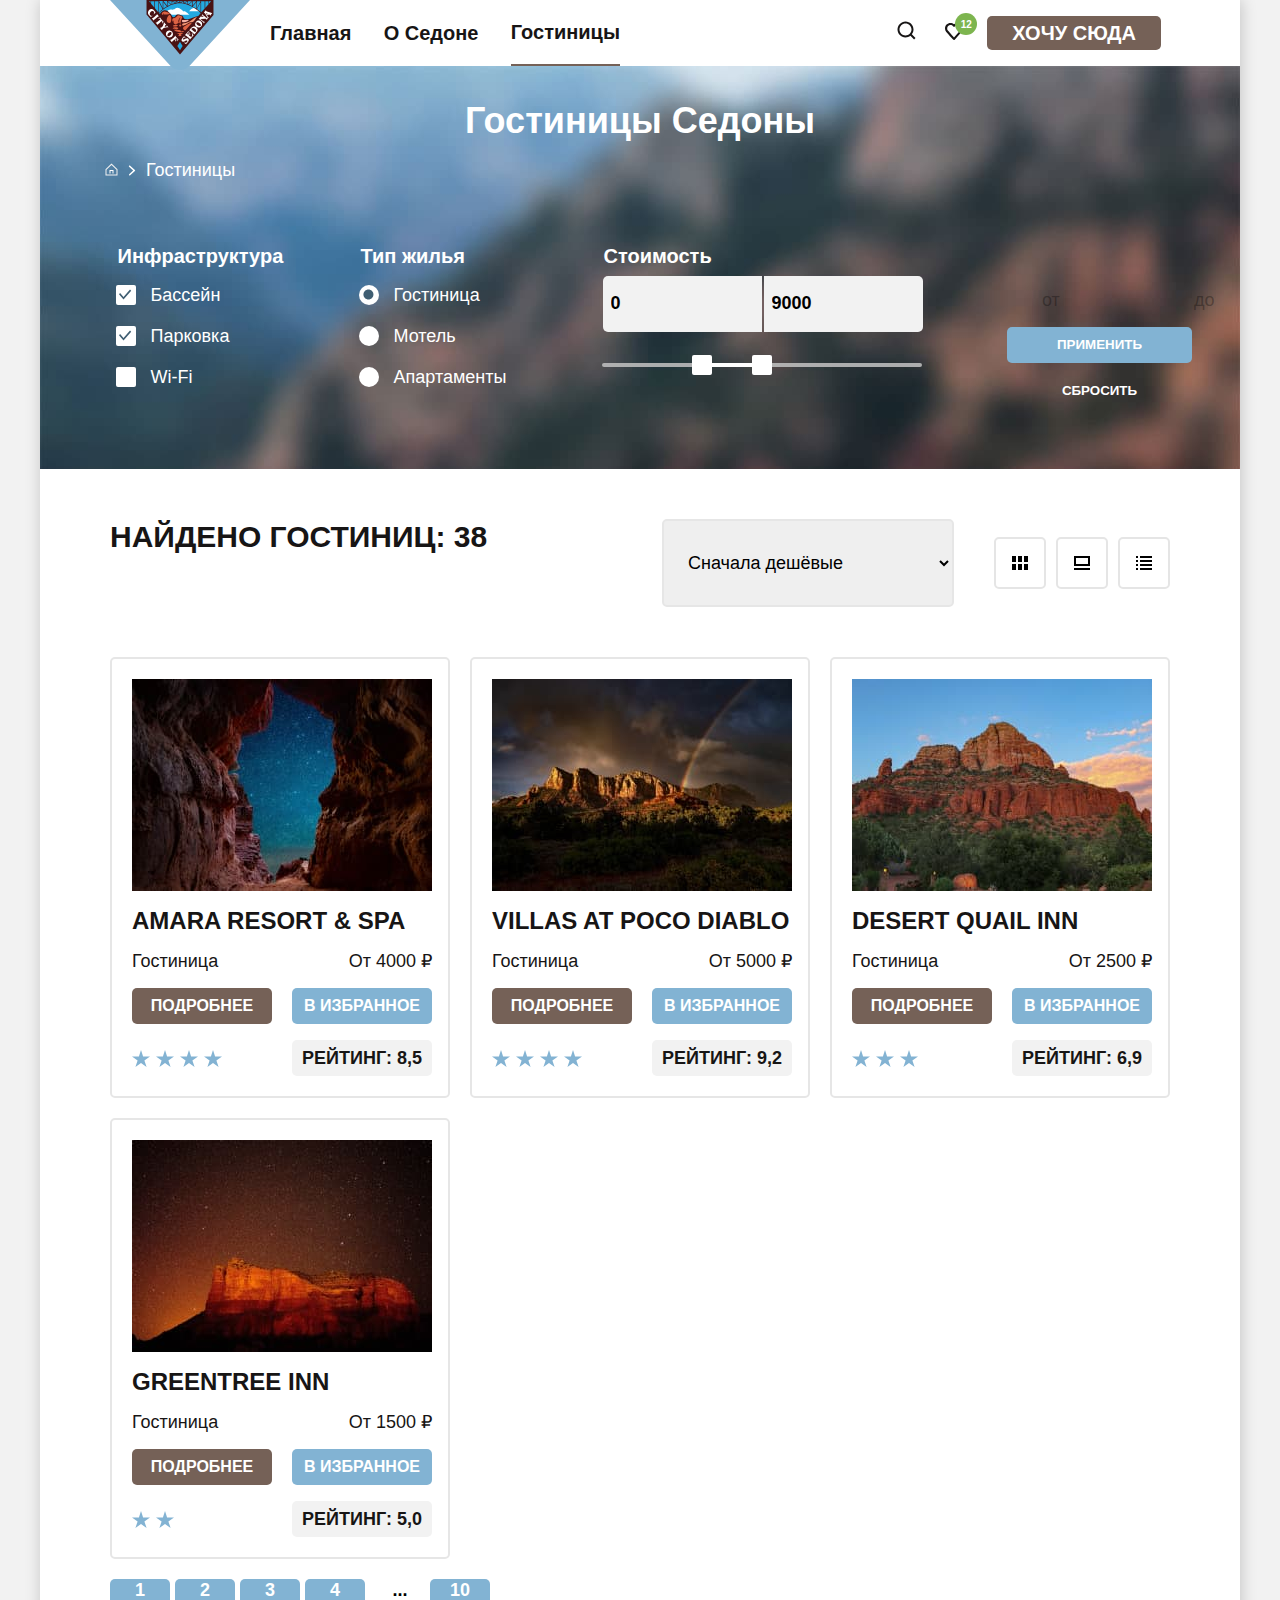
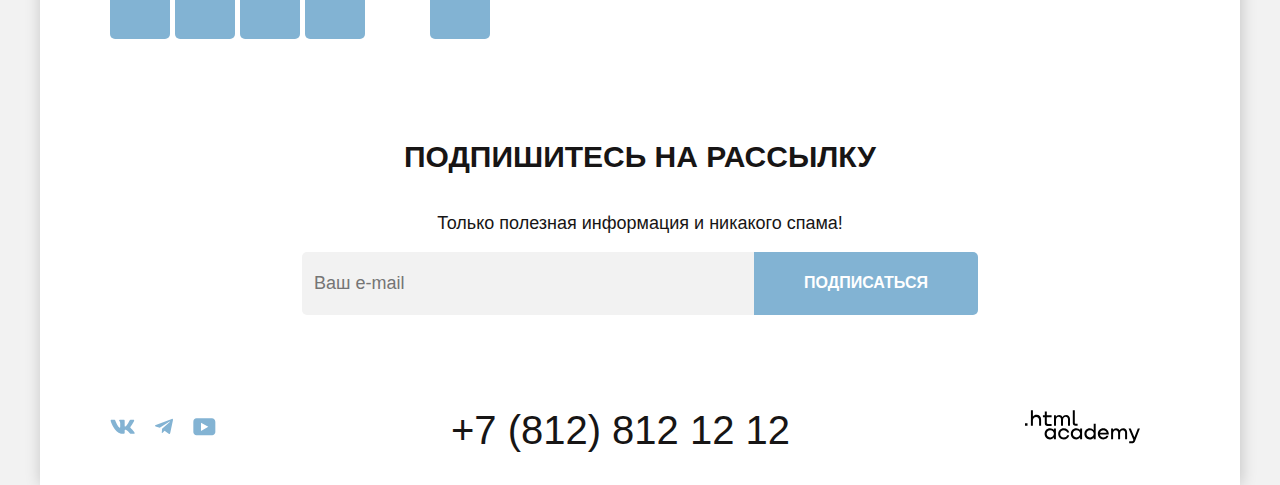
==== commit b0a9e004: "Add files via upload" ====
--- a/catalog.html
+++ b/catalog.html
@@ -61,7 +61,7 @@
                     <ul class="catalog-list-filter">
                     <li class="catalog-items-filter">
                       <label class="control" for="pool">
-                       <input class="control-input visually-hidden" id="pool" type="checkbox" name="pool">
+                       <input class="control-input visually-hidden" id="pool" type="checkbox" name="pool" checked>
                        <span class="control-mark"></span>
 
                        <span class="control-text"> Бассейн</span>
@@ -69,13 +69,13 @@
                     </li>
                     <li class="catalog-items-filter">
                       <label class="control" for="parking">
-                        <input class="control-input visually-hidden" id="parking" type="checkbox" name="parking">
+                        <input class="control-input visually-hidden" id="parking" type="checkbox" name="parking" checked>
                         <span class="control-mark"></span>
                         <span class="control-text"> Парковка</span>
                       </label>
                     </li>
                     <li class="catalog-items-filter">
-                      <label class="control" for="internet"></label>
+                      <label class="control" for="internet">
                        <input class="control-input visually-hidden" id="internet" type="checkbox" name="internet">
                        <span class="control-mark"></span>
                         <span class="control-text"> Wi-Fi</span>
@@ -89,7 +89,7 @@
                   <ul class="list-filter-type">
                     <li class="catalog-items-filter">
                         <label class="control">
-                            <input class="control-input visually-hidden" type="radio" name="product-group" value="hotel">
+                            <input class="control-input visually-hidden" type="radio" name="product-group" value="hotel" checked>
                             <span class="control-circle"></span>
                             <span class="control-text">Гостиница</span>
                           </label>
@@ -119,8 +119,8 @@
                       </div>-->
                       <div class="range-wrapper-inputs">
                         <div class="input-block">
-                        <input type="number" class="placeholder-item left-element"  name="price-min" placeholder="от">
-                  <input type="number" class="placeholder-item right-element" name="price-max" placeholder="до">
+                        <input type="number" class="placeholder-item left-element" value="0" name="price-min" id="price-min"><label class="form-price-min" for="price-min">от</label>
+                  <input type="number" class="placeholder-item right-element" value="9000" name="price-max" id="price-max"><label class="form-price-max" for="price-max">до</label>
                 </div>
                       </div>
                       <div class="range">
@@ -153,14 +153,14 @@
           </select>
 
           <ul class="list-result-hotel">
-            <li class="item-result-hotel">
-              <a href="catalog.html?view=tile">&#128386;<!--<img src="images/result-icon/tile.svg" alt="Плитка">--><span class="visually-hidden">Плитка</span></a>
+            <li class="item-result-hotel-tile">
+              <a class="result-tile" href="catalog.html?view=tile"><span class="visually-hidden">Плитка</span></a>
               </li>
-              <li class="item-result-hotel">
-                <a href="catalog.html?view=card">&#128386;<!--<img src="images/result-icon/preview.svg" alt="Превью">--><span class="visually-hidden">Превью</span></a>
+              <li class="item-result-hotel-card">
+                <a href="catalog.html?view=card"><span class="visually-hidden">Превью</span></a>
                 </li>
-                <li class="item-result-hotel">
-                    <a href="catalog.html?view=list">&#128386;<!--<img src="images/result-icon/list.svg" alt="Список">--><span class="visually-hidden">Список</span></a>
+                <li class="item-result-hotel-list">
+                    <a href="catalog.html?view=list"><span class="visually-hidden">Список</span></a>
                     </li>
           </ul>
           </div>
@@ -176,8 +176,8 @@
                 <!--</a>-->
                     <a class="product-card-details" href="#"> Подробнее</a>
                     <button class="btn-favorites"> В избранное</button>
-                    <div class="product-item">&#128386;&#128386;&#128386;&#128386; </div>
-                    <div class="rating-four-stars">Рейтинг: 8,5</div> <!--В этом классе задаем количество звезд--->
+                    <div class="product-item four-stars"><span class="visually-hidden">Четыре звезды</span></div>
+                    <div class="rating-four-stars">Рейтинг: 8,5</div>
                 </li>
 
                 <li class="hotels-found-card">
@@ -189,8 +189,8 @@
 
                     <a class="product-card-details" href="#"> Подробнее</a>
                         <button class="btn-favorites"> В избранное</button>
-                        <div class="product-item">&#128386;&#128386;&#128386;&#128386; </div>
-                        <div class="rating-four-stars">Рейтинг: 9,2</div> <!--В этом классе задаем количество звезд--->
+                        <div class="product-item four-stars"><span class="visually-hidden">Четыре звезды</span></div>
+                        <div class="rating-four-stars">Рейтинг: 9,2</div>
                     </li>
 
                     <li class="hotels-found-card">
@@ -202,7 +202,7 @@
 
                         <a class="product-card-details" href="#"> Подробнее</a>
                             <button class="btn-favorites"> В избранное</button>
-                            <div class="product-item">&#128386;&#128386;&#128386;&#128386; </div>
+                            <div class="product-item three-stars"><span class="visually-hidden">Три звезды</span></div>
                             <div class="rating-four-stars">Рейтинг: 6,9</div> <!--В этом классе задаем количество звезд--->
                         </li>
 
@@ -215,17 +215,17 @@
 
                             <a class="product-card-details" href="#"> Подробнее</a>
                                 <button class="btn-favorites"> В избранное</button>
-                                <div class="product-item">&#128386;&#128386;&#128386;&#128386; </div>
+                                <div class="product-item two-stars"><span class="visually-hidden">Две звезды</span></div>
                                 <div class="rating-four-stars">Рейтинг: 5,0</div> <!--В этом классе задаем количество звезд--->
                             </li>
             </ul>
             <ol class="all-pages">
-                <li class="item-listing"><a href="#">1</a></li>
-                <li class="item-listing"><a href="#">2</a></li>
-                <li class="item-listing"><a href="#">3</a></li>
-                <li class="item-listing"><a href="#">4</a></li>
-                <li class="item-present"><a href="#">...</a></li>
-                <li class="item-listing"><a  href="#">10</a></li>
+                <li class="item-listing"><a class="item-listing-href" href="#">1</a></li>
+                <li class="item-listing"><a class="item-listing-href" href="#">2</a></li>
+                <li class="item-listing"><a class="item-listing-href" href="#">3</a></li>
+                <li class="item-listing"><a class="item-listing-href" href="#">4</a></li>
+                <li class="item-present"><a class="item-listing-href-new" href="#">...</a></li>
+                <li class="item-listing"><a class="item-listing-href" href="#">10</a></li>
                 </ol>
 
      </section>
@@ -234,43 +234,50 @@
         <h2 class="secondary-title">Подпишитесь на рассылку</h2>
           <p>Только полезная информация и никакого спама!</p>
           <form class="newsletter-form" action="https://echo.htmlacademy.ru/" method="post">
-             <label><span class="visually-hidden">Введите email</span> <input type="email" placeholder="Ваш e-mail" name="e-newsletter-name" required></label>
+             <label><span class="visually-hidden">Введите email</span> <input type="email" class="newsletter-form-placeholder" placeholder="Ваш e-mail" name="e-newsletter-name" required></label>
             <button class="button" type="submit">Подписаться</button>
           </form>
      </section>
     </main>
 
-      </footer>
-      <footer class="page-footer">
-        <div class="footer-container">
-        <ul class="social-contact">
-          <li class="social-contact-item">
-            <a href="https://vk.com/htmlacademy">
-              <!--Заглушка для заполнения пустого места--><img src="images/social-icon/icon-vk.svg" alt="Мы в ВКонтакте">
-            <span class="visually-hidden">ВКонтакте</span>
-          </a>
-          </li>
-          <li class="social-contact-item">
-            <a href="https://t.me/htmlacademy">
-             <!--Заглушка для заполнения пустого места--> <img src="images/social-icon/icon-tg.svg" alt="Мы в Телеграм">
-            <span class="visually-hidden">Телеграм</span>
-          </a>
-          </li>
-          <li class="social-contact-item">
-            <a href="https://www.youtube.com/user/htmlacademyru">
-              <!--Заглушка для заполнения пустого места--><img src="images/social-icon/icon-youtube.svg" alt="Мы на Ютубе">
-            <span class="visually-hidden">Ютуб</span>
-          </a>
-          </li>
-          </ul>
-          <div class="phone-footer">
-           <a class="phone-footer-link" href="tel:+78128121212">+7(812)812 12 12</a>
-          </div>
-          <div class="logo-footer">
-           <a class="logo-footer-link" href="#"> <img src="images/logo-HTML-Academy.svg" alt="Логотип HTML Академии"></a>
-          </div>
-        </div>
-      </footer>
+    <footer class="page-footer">
+      <!-- <div class="footer-container">-->
+       <ul class="social-contact">
+         <li class="social-contact-item">
+           <a class="icon-sosial-slyle" href="https://vk.com/htmlacademy">
+             <svg width="25" height="15" viewBox="0 0 25 15" fill="currentColor" xmlns="http://www.w3.org/2000/svg">
+               <path fill-rule="evenodd" clip-rule="evenodd" d="M24.1164 1.80445C24.2824 1.25845 24.1164 0.856445 23.3214 0.856445H20.6964C20.0284 0.856445 19.7204 1.20345 19.5534 1.58645C19.5534 1.58645 18.2184 4.78245 16.3274 6.85845C15.7154 7.46045 15.4374 7.65145 15.1034 7.65145C14.9364 7.65145 14.6854 7.46045 14.6854 6.91345V1.80445C14.6854 1.14845 14.5014 0.856445 13.9454 0.856445H9.81738C9.40038 0.856445 9.14938 1.16045 9.14938 1.44945C9.14938 2.07045 10.0954 2.21445 10.1924 3.96245V7.76045C10.1924 8.59345 10.0394 8.74444 9.70538 8.74444C8.81538 8.74444 6.65038 5.53345 5.36538 1.85945C5.11638 1.14445 4.86438 0.856445 4.19338 0.856445H1.56638C0.816382 0.856445 0.666382 1.20345 0.666382 1.58645C0.666382 2.26845 1.55638 5.65645 4.81138 10.1374C6.98138 13.1974 10.0364 14.8564 12.8194 14.8564C14.4884 14.8564 14.6944 14.4884 14.6944 13.8534V11.5404C14.6944 10.8034 14.8524 10.6564 15.3814 10.6564C15.7714 10.6564 16.4384 10.8484 17.9964 12.3234C19.7764 14.0724 20.0694 14.8564 21.0714 14.8564H23.6964C24.4464 14.8564 24.8224 14.4884 24.6064 13.7604C24.3684 13.0364 23.5184 11.9854 22.3914 10.7384C21.7794 10.0284 20.8614 9.26345 20.5824 8.88045C20.1934 8.38945 20.3044 8.17044 20.5824 7.73345C20.5824 7.73345 23.7824 3.30745 24.1154 1.80445H24.1164Z"/>
+               </svg>
+
+           <span class="visually-hidden">ВКонтакте</span>
+         </a>
+         </li>
+         <li class="social-contact-item">
+           <a class="icon-sosial-slyle" href="https://t.me/htmlacademy">
+              <svg width="18" height="16" viewBox="0 0 18 16" fill="currentColor" xmlns="http://www.w3.org/2000/svg">
+               <path d="M16.785 0.955705L0.840489 7.1042C-0.247661 7.54126 -0.241365 8.14828 0.640845 8.41897L4.73445 9.69597L14.2058 3.72014C14.6537 3.44766 15.0629 3.59424 14.7265 3.89281L7.05283 10.8183H7.05103L7.05283 10.8192L6.77045 15.0387C7.18413 15.0387 7.36669 14.8489 7.59871 14.625L9.58705 12.6915L13.7229 15.7464C14.4855 16.1664 15.0332 15.9506 15.2229 15.0405L17.9379 2.2453C18.2158 1.13107 17.5126 0.626562 16.785 0.955705Z"/>
+               </svg>
+           <span class="visually-hidden">Телеграм</span>
+         </a>
+         </li>
+         <li class="social-contact-item">
+           <a class="icon-sosial-slyle" href="https://www.youtube.com/user/htmlacademyru">
+             <svg width="23" height="18" viewBox="0 0 23 18" fill="currentColor" xmlns="http://www.w3.org/2000/svg">
+               <path d="M18.9402 0.356445H3.50738C1.64668 0.356445 0.333252 1.9502 0.333252 3.75645V13.8502C0.333252 15.7627 1.64668 17.3564 3.50738 17.3564H19.1591C20.8009 17.3564 22.3333 15.7627 22.3333 13.9564V3.75645C22.1143 1.9502 20.8009 0.356445 18.9402 0.356445ZM7.99494 12.8939V4.81894L15.3283 8.85645L7.99494 12.8939Z"/>
+               </svg>
+
+           <span class="visually-hidden">Ютуб</span>
+         </a>
+         </li>
+         </ul>
+         <div class="phone-footer">
+          <a class="phone-footer-link" href="tel:+78128121212">+7 (812) 812 12 12</a>
+         </div>
+         <div class="logo-footer">
+          <a class="logo-footer-link" href="#"> <svg xmlns="http://www.w3.org/2000/svg" width="115" height="34" ><path fill="currentColor" d="M0 13.256v2.6h2.5v-2.6H0ZM11.6 4.856c-1.6 0-2.8.7-3.6 1.7h-.1v-6.2h-2v15.5h2v-5.3c0-2.1 1.3-3.6 3.3-3.6 1.8 0 2.9 1.4 2.9 3.2v5.7h2v-6.1c.1-3-1.8-4.9-4.5-4.9ZM26.6 5.156h-4.8v-3.7h-2v3.8h-1.9v2h1.9v6c0 1.7 1 2.7 2.7 2.7h4.1v-2h-3.7c-.7 0-1.1-.4-1.1-1.1v-5.7h4.8v-2ZM41.1 4.956c-1.6 0-2.9.8-3.5 2.1h-.1c-.6-1.2-1.8-2.1-3.4-2.1-1.4 0-2.5.8-3.1 1.8h-.1v-1.6H29v10.6h2v-5.4c0-2 1-3.5 2.6-3.5 1.5 0 2.4 1 2.4 2.6v6.3h2v-5.6c0-2.4 1.4-3.3 2.6-3.3 1.5 0 2.4 1 2.4 2.6v6.3h2v-6.5c.1-2.5-1.4-4.3-3.9-4.3ZM47.8 13.056c0 1.7 1 2.7 2.8 2.7h2v-2h-1.7c-.7 0-1.1-.4-1.1-1.1V.356h-2v12.7ZM28.9 20.056c-.9-1.1-2.2-1.8-3.9-1.8-3.1 0-5.4 2.3-5.4 5.6s2.3 5.6 5.4 5.6c1.8 0 3-.8 3.8-1.9h.1v1.6h2v-10.6h-2v1.5Zm-3.6 7.4c-2.2 0-3.6-1.6-3.6-3.6s1.4-3.6 3.6-3.6 3.6 1.6 3.6 3.6c0 1.9-1.4 3.6-3.6 3.6ZM44.2 22.356c-.5-2.4-2.6-4.1-5.4-4.1-3.4 0-5.6 2.5-5.6 5.6 0 3.1 2.2 5.6 5.6 5.6 2.8 0 4.9-1.8 5.4-4.2h-2.1c-.4 1.3-1.7 2.3-3.3 2.3-2.2 0-3.6-1.6-3.6-3.6s1.4-3.6 3.6-3.6c1.6 0 2.8 1 3.3 2.2h2.1v-.2ZM55.1 20.056c-.9-1.1-2.2-1.8-3.9-1.8-3.1 0-5.4 2.3-5.4 5.6s2.3 5.6 5.4 5.6c1.8 0 3-.8 3.8-1.9h.1v1.6h2v-10.6h-2v1.5Zm-3.6 7.4c-2.2 0-3.6-1.6-3.6-3.6s1.4-3.6 3.6-3.6 3.6 1.6 3.6 3.6c0 1.9-1.5 3.6-3.6 3.6ZM68.7 20.156c-.9-1.1-2.2-1.9-3.9-1.9-3.1 0-5.4 2.3-5.4 5.6s2.2 5.6 5.4 5.6c1.7 0 3-.8 3.8-1.8h.1v1.5h2v-15.4h-2v6.4Zm-3.6 7.3c-2.2 0-3.6-1.6-3.6-3.6s1.4-3.6 3.6-3.6 3.6 1.6 3.6 3.6c-.1 2-1.5 3.6-3.6 3.6ZM78.3 18.256c-3.3 0-5.5 2.5-5.5 5.6 0 3 2.1 5.6 5.5 5.6 2.5 0 4.5-1.3 5.2-3.6h-2.1c-.5 1-1.6 1.6-3 1.6-1.9 0-3.3-1.3-3.4-2.9h8.8c.2-3.6-2-6.3-5.5-6.3Zm0 1.9c1.7 0 3 1 3.3 2.6h-6.5c.3-1.5 1.5-2.6 3.2-2.6ZM98.2 18.256c-1.6 0-2.9.8-3.6 2h-.1c-.6-1.2-1.8-2-3.4-2-1.4 0-2.5.7-3.1 1.8v-1.5h-1.9v10.6h2v-5.4c0-2 1-3.4 2.6-3.5 1.5 0 2.4 1 2.4 2.6v6.3h2v-5.6c0-2.4 1.4-3.3 2.6-3.3 1.5 0 2.4 1 2.4 2.6v6.3h2v-6.5c.1-2.6-1.4-4.4-3.9-4.4ZM109.4 27.356l-3.6-8.9h-2.2l4.8 11.6c-.3.9-.7 1.2-1.7 1.2h-2.5v2h2.5c1.8 0 2.8-.8 3.5-2.6l4.7-12.2h-2.1l-3.4 8.9Z"/></svg></a>
+         </div>
+      <!-- </div>-->
+     </footer>
     </div>
 
 
--- a/css/styles.css
+++ b/css/styles.css
@@ -89,9 +89,20 @@
     color: #ffffff;
     align-items: center;
     text-transform: uppercase;
-    margin-top: 0;
-    margin-bottom: 60px;
-}
+    margin: 0;
+
+
+}
+
+.h2-index::after{
+    content: "";
+    display: block;
+    width: 60px;
+    height: 2px;
+    background-color: rgba(255, 255, 255, 0.3);
+    margin: 30px auto;
+}
+
 .list-navigation{
     display: flex;
    justify-content: space-between;
@@ -170,13 +181,16 @@
     font-size: 22px;
     line-height: 26px;
     font-weight: 400;
+    margin: 0;
+    padding: 0 0 80px 0;
 
 }
 /*Разметка преимуществ*/
 .location-advantages {
     display: flex;
    justify-content: space-between;
-   padding-left: 0;
+   padding: 0;
+   margin: 0;
 }
 .list-advantages{
     display: flex;
@@ -186,9 +200,9 @@
 }
 .item-advantages-small{
     width: 240px;
-    padding: 80px;
+    padding: 150px 80px 40px 80px;
     list-style-type: none;
-    min-height: 230px;
+
 
 }
 .item-advantages-grand {
@@ -202,12 +216,14 @@
 .block-advantages {
     width: 230px;
     margin: 0 auto;
-    padding-top: 80px;
+    padding-top: 102px;
+    padding-bottom: 84px;
 }
 
 .left img {
     width: 800px;
     height: auto;
+    object-fit: contain;
 }
 
 .right img {
@@ -217,9 +233,9 @@
 
 /*Разметка преимуществ*/
 
-.main-invitation{
-    margin: 60px;
-}
+/*.main-invitation{
+    margin: 60px 0 0 0;
+}*/
 
 
 .secondary-title{
@@ -230,13 +246,14 @@
     text-transform: uppercase;
     font-weight: 700;
     margin: 0;
-    padding: 0;
+    padding-bottom: 20px;
+
 }
 .main-feedback{
     width: 592px;
-    margin: auto;
-    margin-top: 70px; /*неизвестный отступ*/
-    margin-bottom: 70px;
+    margin: 0 auto;
+    padding: 96px 0; /*неизвестный отступ*/
+
 }
 .button-feedback{
     font-size: 20px;
@@ -246,7 +263,7 @@
     text-transform: uppercase;
     color: #ffffff;
     background-color: #756157;
-    margin: 10px;
+    margin: 0;
     padding: 10px 35px;
     border-radius: 5px;
 
@@ -312,21 +329,22 @@
 
 
 
-/*
-.hotels-found-card a{
-    text-decoration: none;
-    color: #171515;
-
-}*/
 
 
 
 .page-footer{
     display: flex;
+    justify-content: space-between;
+    padding: 45px 70px 35px;
+    align-items: center;
 }
 .social-contact{
     display: flex;
     padding:0;
+    margin: 0;
+    flex-wrap: wrap;
+    max-width: 150px;
+    gap:20px;
 }
 .social-contact-item{
     list-style-type: none;
@@ -339,15 +357,7 @@
 .logo-footer{
     margin-right: 30px;
 }
-.phone-footer{
-    margin-right: 250px;
-    margin-left: 250px;
-}
-.social-contact-item{
-    margin-right: 20px;
-}
-
-/*гриды*/
+
 .catalog-filter {
     display: grid;
     grid-template-columns: 173px 173px auto 1fr;
@@ -411,6 +421,8 @@
 }
 .list-result-hotel{
     list-style-type:  none;
+    display: flex;
+    gap:10px;
 }
 
 .result-hotel{
@@ -422,17 +434,17 @@
     margin-bottom: 50px;
 }
 
-.list-result-hotel{
-    display: flex;
-}
 
 .select-control{
     margin-left: auto;
     font-size: 18px;
     line-height: 21px;
-    padding: 5px;
+    padding: 14px 20px 14px 20px;
     border: 2px solid #e6e6e6;
     border-radius: 5px;
+    font-family: "PT Sans", sans-serif;
+    text-align: left;
+    width: 292px;
 }
 
 .all-pages {
@@ -443,15 +455,57 @@
 }
 
 .item-listing{
-
     width: 60px;
     height: 60px;
     background: #82B3D3;
     border-radius: 5px;
     margin-right: 5px;
-    vertical-align:middle
-
-}
+
+}
+
+.item-listing:hover{
+    width: 60px;
+    height: 60px;
+    background: #68A2CA;
+    border-radius: 5px;
+    margin-right: 5px;
+
+}
+.item-listing:active{
+
+    background: #F2F2F2;
+
+
+
+}
+.item-listing-href:active{
+    color: #000000;
+}
+
+
+.item-listing-href{
+    text-decoration: none;
+    color: #ffffff;
+    font-family: "PT Sans", sans-serif;
+    line-height: 20px;
+    size: 16px;
+    font-weight: 700;
+    text-align: center;
+    vertical-align: middle;
+}
+.item-listing-href-new{
+    color: #000000;
+    text-decoration: none;
+    font-family: "PT Sans", sans-serif;
+    line-height: 20px;
+    size: 16px;
+    font-weight: 700;
+    text-align: center;
+    vertical-align: middle;
+}
+
+
+
 .item-present{
     text-decoration: none;
 }
@@ -460,11 +514,7 @@
     width: 60px;
     height: 60px;
 }
-.item-listing a {
-    text-decoration: none;
-    color: #ffffff;
-
-}
+
 .catalog-newsletter{
     padding:50px;
 }
@@ -517,9 +567,12 @@
     background-color: #F2F2F2;
     margin: 1px;
     padding: 8px;
-    font-family: inherit;
-
-
+    position: relative;
+    color: #000000;
+    font-family: "PT Sans", sans-serif;
+    font-size: 18px;
+    line-height: 24px;
+    font-weight: 700;
 }
 
 .left-element{
@@ -543,7 +596,7 @@
     grid-template-columns: repeat(2, 1fr);
     margin:0;
     padding:20px;
-    border: 1px solid #e6e6e6;
+    border: 2px solid #e6e6e6;
     border-radius: 5px;
     gap: 16px 20px;
     text-align: left;
@@ -717,29 +770,11 @@
     vertical-align: middle;
 
 }
-.newsletter-name{
-    width: 100%;
-    background-color: #F2F2F2;
-}
-
-.newsletter-name::placeholder{
-font-size: 18px;
-background-color: #F2F2F2;
-border-radius: 4px, 0 0 4px;
-padding: 12px, 20px, 12px, 20px;
-display: block;
-margin: 0;
-border: none;
-
-}
-
-.newsletter-visual{
-    width: 452px;
-    border-radius: 5px 0 0 5px ;
-    height: auto;
-    border: none;
-
-}
+
+
+
+
+
 
 .icon-style{
     display: block;
@@ -748,25 +783,11 @@
 
 
 .newsletter-form {
-    display: flex;
-    align-items: center;
+  display: flex;
   justify-content: center;
-  align-content:stretch;
-
-}
-
-.button{
-    background: #82B3D3;
-    padding: 8px 50px 8px 50px;
-    border-radius: 0 5px 5px 0;
-    text-transform: uppercase;
-    font-family: "PT Sans", sans-serif;
-    line-height: 20px;
-    font-size: 16px;
-    font-weight: 700;
-    border: 0;
-    color: #ffffff;
-}
+}
+
+
 
 /* от 16/07*/
 
@@ -783,14 +804,14 @@
 
     color: rgba(255, 255, 255, 0.3)
 }
-/*hover focus прыгают размеры полей*/
-.placeholder-item:hover,
-.placeholder-item:focus {
-/*background-color:rgba(104, 162, 202, 0.3); /*убрать*/
-    border: 2px solid #68A2CA;
-}
-.placeholder-item:focus {
-    outline: 1px solid #68A2CA;
+
+.placeholder-item:hover
+ {
+ background-color: #e6e6e6;
+}
+.placeholder-item:focus-visible {
+    outline: 3px solid #68A2CA;
+    background-color: #e6e6e6;
     }
 
     /*disabled*/
@@ -816,7 +837,7 @@
     position: relative;
     height: 4px;
     margin-bottom: 16px;
-    background-color: #e6e6e6;
+    background-color: #bdbdbde3;
     border-radius: 2px;
     width: 320px;
     margin-top: 30px;
@@ -826,7 +847,7 @@
 .range-bar{
     position:absolute;
     height: 4px;
-    background-color: #83B3D3;
+    background-color: #ffffff;
 }
 
 .range-togle {
@@ -835,7 +856,7 @@
     height: 20px;
     border-radius: 2px;
     cursor: pointer;
-    background-color: #e6e6e6;
+    background-color: #ffffff;
     border:none;
 }
 
@@ -914,8 +935,8 @@
 
     }
 
-.control-input[type="checkbox"]:checked +.control-circle {
-        background-image: url("../images/checked.svg");
+.control-input[type="radio"]:checked +.control-circle {
+        background-image: url("../images/radio.svg");
         background-repeat: no-repeat;
         background-position:center center;
 
@@ -929,7 +950,14 @@
         display: flex;
         width: 100%;
         height: 100%;
-        background-color: rgba(0, 0, 0, 0.3);
+        background-color: rgba(255, 255, 255, 0.3);
+        visibility: hidden;
+        opacity:0;
+      }
+
+      .modal-container.open{
+        visibility: visible;
+        opacity:1;
       }
 
       .modal {
@@ -938,6 +966,8 @@
         padding: 40px;
         background-color: #ffffff;
         width: 717px;
+        border-radius: 25px;
+        box-shadow: 1px 10px 15px 10px rgba(0, 0, 0, 0.3);
       }
 
       .modal-close-button {
@@ -973,13 +1003,546 @@
     font-size: 20px;
     line-height: 24px;
     font-weight: 700;
-
-
-    }
-
-    .field-group{
+    text-align: left;
+
+
+    }
+
+   /* .field-group{
         text-align: left;
-    }
+        margin: 35px 0;
+    }*/
+
+
+    .auth-form-field {
+       min-width: 95%;
+        background-color: #F2F2F2;
+        margin: 1px;
+        padding: 15px;
+        font-family: inherit;
+        text-align: left;
+        border: none;
+        border-radius: 5px;
+    }
+
+
+    .auth-form-field:hover,
+.auth-form-field:focus {
+
+    background-color: #E6E6E6
+}
+
+.auth-form-field:focus {
+    outline: 2px solid #68A2CA;
+    }
+
+    /*disabled*/
+.auth-form-field:disabled,
+.auth-form-field:disabled:hover{
+    background-color: #756157;
+}
+.auth-form-field:invalid{
+    background-color: #fd060642;
+}
+.auth-form-field:focus:invalid{
+    background-color: #fd060642;
+}
+.auth-form-field::placeholder{
+    color: #000000;
+    font-family: "PT Sans", sans-serif;
+    font-size: 18px;
+    line-height: 24px;
+    text-align: left;
+    font-weight: 700;
+}
+
+
+.count-person:focus {
+    outline: 2px solid #68A2CA;
+    }
+    .count-person:hover,
+    .count-person:focus {
+
+    background-color: #E6E6E6
+}
+.count-person:invalid{
+    background-color: #fd060642;
+}
+.count-person{
+    z-index:1;
+}
+
+.past {
+    color:#FF5757;
+    font-family: "PT Sans", sans-serif;
+    font-size: 16px;
+    line-height: 21px;
+    margin: 0;
+    padding: 0;
+
+}
+.info-free-hotel{
+    color:#333333;
+    font-family: "PT Sans", sans-serif;
+    font-size: 16px;
+    line-height: 21px;
+    margin: 0;
+    padding: 0;
+}
+
+
+
+
+
+.auth-form{
+    display: grid;
+    grid-template-columns: 1fr 3fr;
+    grid-template-rows: 80px 80px 80px 60px;
+    gap: 10px;
+    margin: 40px 30px 10px 30px;
+}
+
+.second-block{
+    text-align: left;
+
+}
+
+.button-search{
+    background: #82B3D3;
+    padding: 20px 60px 20px 60px;
+    border-radius: 5px;
+    text-transform: uppercase;
+    font-family: "PT Sans", sans-serif;
+    line-height: 24px;
+    font-size: 20px;
+    font-weight: 700;
+    border: 0;
+    color: #ffffff;
+    position: relative;
+}
+
+
+.button-search:hover{
+    background-color: #68A2CA;
+}
+.button-search:focus{
+    background-color: #68A2CA;
+}
+.button-search:active{
+   color:
+   rgba(255, 255, 255, 0.3);
+}
+
+.placeholder-date{
+    width: 40px;
+    background-color: #F2F2F2;
+    margin: 1px;
+    padding: 8px;
+    font-family: inherit;
+}
+
+.placeholder-number{
+    width: 24px;
+    background-color: #F2F2F2;
+    font-family: "PT Sans", sans-serif;
+    font-size: 18px;
+    line-height: 20px;
+    font-weight: 700;
+    border: none;
+    text-align: center;
+    padding: 14px 8px;
+}
+
+
+
+.placeholder-number::-webkit-outer-spin-button,
+.placeholder-number::-webkit-inner-spin-button {
+  appearance: none;
+  margin: 0;
+}
+
+.auth-form-button{
+    width: 100%;
+    grid-column: span 2;
+    }
+
+    .second-block-details{
+        display: flex;
+        flex-wrap:wrap;
+        gap: 55px;
+        align-items:baseline;
+    }
+.button-group-count{
+    display: flex;
+    }
+
+    .reduction{
+        border-radius: 5px 0 0 5px;
+    }
+    .increase{
+        border-radius: 0 5px 5px 0;
+    }
+.info-children{
+    border-radius: 50%;
+    width: 25px;
+    height: 25px;
+    text-align: center;
+    background-color: #68A2CA;
+
+}
+
+.info-children:hover,
+.info-children:focus {
+
+background-color: #83B3D3
+}
+
+
+.content-group-children{
+    display: flex;
+    gap:10px;
+    flex-grow: 1;
+    justify-content: right;
+}
+.tooltip-text {
+    visibility: hidden;
+  /* Настраиваем стили согласно своим предпочтениям */
+  background-color: #333333;
+  color: #FFFFFF;
+ font-family: "PT Sans", sans-serif;
+ font-size: 16px;
+ line-height: 20px;
+ font-weight: 400;
+ z-index: 2;
+ width: 200px;
+ position: absolute;
+ bottom: 18px;
+ right:122px;
+ padding:15px;
+ border-radius: 5px;
+
+}
+
+.white-text{
+    font-family: "PT Sans", sans-serif;
+    font-size: 16px;
+    line-height: 21px;
+    font-weight: 400;
+    text-align: center;
+    margin: 0;
+
+}
+
+.h2-index-black{
+    font-family: "PT Sans", sans-serif;
+    line-height: 28px;
+    font-size: 24px;
+    font-weight: 700;
+    color: #000000;
+    align-items: center;
+    text-transform: uppercase;
+    margin: 0;
+}
+
+.h2-index-black::after{
+    content: "";
+    display: block;
+    width: 60px;
+    height: 2px;
+    background-color: rgba(0, 0, 0, 0.3);
+    margin: 30px auto;
+}
+
+.food{
+    background-image: url("../images/food.svg");
+    background-repeat: no-repeat;
+    background-position: 50% 15%;;
+}
+
+.house{
+    background-image: url("../images/house.svg");
+    background-repeat: no-repeat;
+    background-position: 50% 15%;
+}
+
+
+.box{
+    background-image: url("../images/box.svg");
+    background-repeat: no-repeat;
+    background-position: 50% 15%;
+
+}
+
+
+.item-advantages-new{
+    width: 240px;
+    padding: 80px 80px 120px 80px;
+    list-style-type: none;
+
+
+}
+
+
+
+.button-feedback:hover{
+    background-color: #615048;
+}
+.button-feedback:focus{
+    background-color: #615048;
+}
+.button-feedback:active{
+    background-color: #756157;
+    color: rgba(255, 255, 255, 0.3)
+}
+
+
+
+
+.newsletter-name::placeholder{
+font-size: 18px;
+background-color: #F2F2F2;
+border-radius: 4px, 0 0 4px;
+padding: 12px, 20px, 12px, 20px;
+display: block;
+margin: 0;
+border: none;
+
+}
+
+.newsletter-name{
+    width: 100%;
+    background-color: #F2F2F2;
+    padding: 20px 12px;
+    border:none;
+    border-radius: 5px 0 0 5px;
+    font-family: "PT Sans", sans-serif;
+    font-size: 18px;
+    line-height: 23px;
+    font-weight: 400;
+    box-sizing: border-box;
+}
+
+
+.newsletter-visual{
+    width: 450px;
+    border-radius: 5px 0 0 5px;
+    border: none;
+
+}
+
+.newsletter-visual:hover,
+.newsletter-visual:focus {
+    outline: 2px solid #68A2CA;
+}
+.newsletter-visual:focus {
+    outline: 1px solid #68A2CA;
+    }
+
+    /*disabled*/
+.newsletter-visual:disabled,
+.newsletter-visual:disabled:hover{
+    background-color: #756157;
+}
+.newsletter-visual:invalid{
+    background-color: #fd060642;
+}
+.newsletter-visual:focus:invalid{
+    background-color: #fd060642;
+}
+.newsletter-visual::placeholder{
+    color: #b5b5b5;
+    font-family: "PT Sans", sans-serif;
+    font-size: 18px;
+    line-height: 24px;
+    text-align: right;
+}
+
+.main-characteristics{
+    padding-top: 64px;
+}
+
+
+
+.form-price-min{
+   color: rgba(0, 0, 0, 0.3);
+    font-family: "PT Sans", sans-serif;
+    font-size: 18px;
+    line-height: 24px;
+    text-align: right;
+    position: absolute;
+    top: 288px;
+    left: 1042px;
+    z-index: 1;
+}
+.form-price-max{
+    color: rgba(0, 0, 0, 0.3);
+     font-family: "PT Sans", sans-serif;
+     font-size: 18px;
+     line-height: 24px;
+     text-align: right;
+     position: absolute;
+     top: 288px;
+     left: 1194px;
+     z-index: 1;
+ }
+
+
+.item-result-hotel-tile {
+    text-decoration: none;
+    background-image: url("../images/result-icon/tile.svg");
+    background-repeat: no-repeat;
+    content: "";
+    display: block;
+    width: 48px;
+    height: 48px;
+    border:2px solid #E5E5E5;
+    border-radius: 5px;
+    background-position: center center;
+
+}
+.item-result-hotel-tile:hover{
+    border:2px solid #000000;
+}
+
+.item-result-hotel-card {
+    text-decoration: none;
+    background-image: url("../images/result-icon/preview.svg");
+    background-repeat: no-repeat;
+    content: "";
+    display: block;
+    width: 48px;
+    height: 48px;
+    border:2px solid #E5E5E5;
+    border-radius: 5px;
+    background-position: center center;
+
+}
+.item-result-hotel-card:hover{
+    border:2px solid #000000;
+}
+
+
+.item-result-hotel-list {
+    text-decoration: none;
+    background-image: url("../images/result-icon/list.svg");
+    background-repeat: no-repeat;
+    content: "";
+    display: block;
+    width: 48px;
+    height: 48px;
+    border:2px solid #E5E5E5;
+    border-radius: 5px;
+    background-position: center center;
+
+}
+.item-result-hotel-list:hover{
+    border:2px solid #000000;
+}
+
+
+
+.newsletter-form-placeholder::placeholder{
+    font-size: 18px;
+    background-color: #F2F2F2;
+    border-radius: 4px, 0 0 4px;
+    padding: 12px, 20px, 12px, 20px;
+    display: block;
+    margin: 0;
+    border: none;
+
+    }
+
+    .newsletter-form-placeholder{
+        width: 452px;
+        background-color: #F2F2F2;
+        padding: 20px 12px;
+        border:none;
+        border-radius: 5px 0 0 5px;
+        font-family: "PT Sans", sans-serif;
+        font-size: 18px;
+        line-height: 23px;
+        font-weight: 400;
+        box-sizing: border-box;
+
+    }
+
+
+    .newsletter-visual{
+        width: 450px;
+        border-radius: 5px 0 0 5px;
+        border: none;
+
+    }
+
+    .newsletter-visual:hover,
+    .newsletter-visual:focus {
+        outline: 2px solid #68A2CA;
+    }
+    .newsletter-visual:focus {
+        outline: 1px solid #68A2CA;
+        }
+
+        .button{
+            background: #82B3D3;
+            padding: 8px 50px 8px 50px;
+            border-radius: 0 5px 5px 0;
+            text-transform: uppercase;
+            font-family: "PT Sans", sans-serif;
+            line-height: 20px;
+            font-size: 16px;
+            font-weight: 700;
+            border: 0;
+            color: #ffffff;
+        }
+        .button:hover{
+            background-color: #68A2CA;
+        }
+        .button:focus{
+            background-color: #68A2CA;
+
+        }
+        .button:active{
+            background-color: rgba(104, 162, 202, 0.3);
+
+        }
+.four-stars::after{
+    content: "";
+    display: block;
+    width: 140px;
+    height: 35px;
+    background-image: url("../images/star-icon/four-stars.svg");
+    background-repeat: no-repeat;
+}
+
+.three-stars:after{
+    content: "";
+    display: block;
+    width: 140px;
+    height: 35px;
+    background-image: url("../images/star-icon/three-stars.svg");
+    background-repeat: no-repeat;
+}
+.two-stars:after{
+    content: "";
+    display: block;
+    width: 140px;
+    height: 35px;
+    background-image: url("../images/star-icon/two-stars.svg");
+    background-repeat: no-repeat;
+}
+
+        /*
+.result-tile::after{
+    content: "";
+    display: block;
+    width: 60px;
+    height: 2px;
+}
+/*
+.info-children:hover .tooltip-text {
+  visibility: visible;  Вот такое чудо!
+}*/
+
 /*
 +label::before
 
